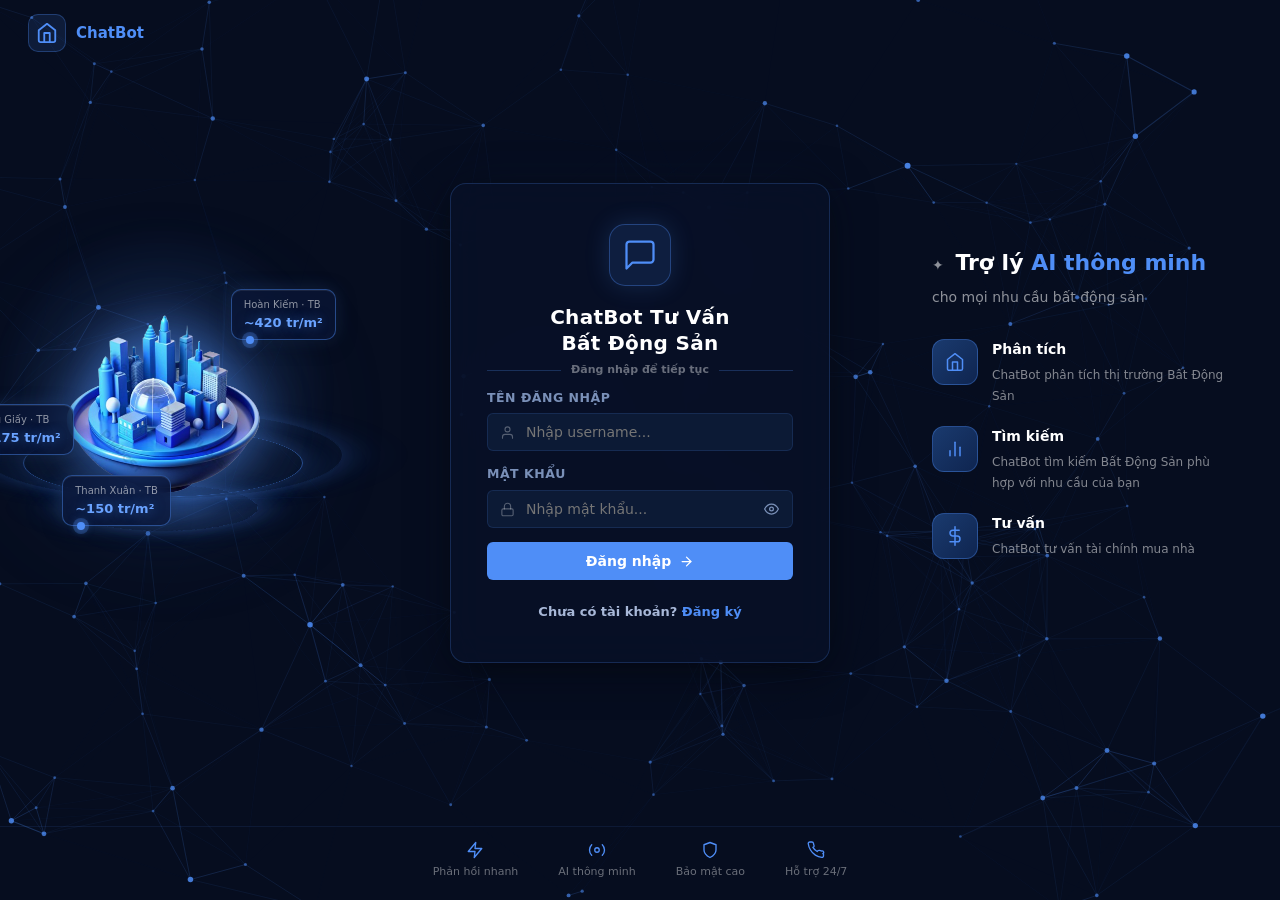
==== frontend/html/index.html @ dcde3862 "Commit" ====
<!DOCTYPE html>
<html lang="vi">
<head>
  <meta charset="UTF-8" />
  <meta name="viewport" content="width=device-width, initial-scale=1.0" />
  <title>Chatbot</title>
  <link rel="stylesheet" href="../css/style.css" />
  <link rel="preconnect" href="https://fonts.googleapis.com" />
  <link href="https://fonts.googleapis.com/css2?family=Inter:wght@300;400;500;600&display=swap" rel="stylesheet" />
  <script src="https://cdn.plot.ly/plotly-2.27.0.min.js"></script>
</head>
<body>
  <div class="app-layout">

    <!-- ===== SIDEBAR ===== -->
    <aside class="sidebar" id="sidebar">
      <div class="sidebar-header">
        <div class="sidebar-brand">
          <span class="sidebar-logo-icon">
            <img src="../assets/images/deal.png" alt="Logo" />
          </span>
          <div class="sidebar-brand-text">
            <span class="sidebar-title">Chatbot</span>
            <span class="sidebar-brand-sub">Tư vấn Bất Động Sản</span>
          </div>
        </div>
      </div>

      <button class="new-chat-btn" id="newChatBtn" title="Cuộc trò chuyện mới">
        <img src="../assets/images/talk.png" alt="" class="new-chat-icon" />
        <span>Chat mới</span>
      </button>

      <button class="search-btn" id="searchBtn" title="Tìm kiếm">
        <img src="../assets/images/magnifying-glass.png" alt="" class="new-chat-icon" />
        <span>Tìm kiếm</span>
      </button>

      <div class="search-box" id="searchBox" hidden>
        <input type="text" id="searchInput" placeholder="Tìm trong lịch sử..." />
      </div>

      <div class="sidebar-history-section">
        <span class="sidebar-history-label"><img src="../assets/images/memory.png" alt="" class="history-icon" />Lịch sử</span>
        <div class="history-list" id="historyList">
          <p class="history-empty">Chưa có cuộc trò chuyện nào.</p>
        </div>
      </div>


      <button class="sidebar-collapse-btn" id="collapseBtn" title="Thu gọn">
        <svg viewBox="0 0 24 24" width="16" height="16"><polyline points="15 18 9 12 15 6"/><polyline points="9 18 3 12 9 6"/></svg>
      </button>
    </aside>

    <!-- Nút mở lại sidebar khi đã collapse -->
    <button class="sidebar-open-btn" id="openBtn" title="Mở sidebar">
      <svg viewBox="0 0 24 24" width="16" height="16"><polyline points="9 18 15 12 9 6"/><polyline points="15 18 21 12 15 6"/></svg>
    </button>

    <!-- ===== MAIN ===== -->
    <div class="main-content">

      <!-- Header -->
      <header class="top-header">
        <div class="header-left">
          <span class="header-date">
            <svg viewBox="0 0 24 24" width="14" height="14"><rect x="3" y="4" width="18" height="18" rx="2" ry="2"/><line x1="16" y1="2" x2="16" y2="6"/><line x1="8" y1="2" x2="8" y2="6"/><line x1="3" y1="10" x2="21" y2="10"/></svg>
            <span id="current-date"></span>
          </span>
        </div>

        <div class="header-right">
          <!-- Model Selector -->
          <div class="model-selector-wrap" id="modelSelectorWrap">
            <button class="model-selector-btn" id="modelSelectorBtn" title="Chọn model">
              <svg viewBox="0 0 24 24" width="15" height="15" class="model-icon"><circle cx="12" cy="12" r="3"/><path d="M19.07 4.93a10 10 0 0 1 0 14.14M4.93 4.93a10 10 0 0 0 0 14.14"/></svg>
              <span id="modelLabel">GPT-4.1 Mini</span>
              <svg viewBox="0 0 24 24" width="13" height="13" class="chevron-icon"><polyline points="6 9 12 15 18 9"/></svg>
            </button>

            <div class="model-dropdown" id="modelDropdown" hidden>
              <div class="model-dropdown-item" data-model="gpt-4.1-mini">
                <div class="model-item-main">
                  <span class="model-item-name">GPT-4.1 Mini</span>
                  <span class="model-check">
                    <svg viewBox="0 0 24 24" width="14" height="14"><polyline points="20 6 9 17 4 12"/></svg>
                  </span>
                </div>
                <span class="model-item-desc">Nhanh, hiệu quả</span>
              </div>
<div class="model-dropdown-item" data-model="o4-mini">
                <div class="model-item-main">
                  <span class="model-item-name">O4 Mini</span>
                  <span class="model-check">
                    <svg viewBox="0 0 24 24" width="14" height="14"><polyline points="20 6 9 17 4 12"/></svg>
                  </span>
                </div>
                <span class="model-item-desc">Phù hợp cho các tác vụ phức tạp</span>
              </div>
              <div class="model-dropdown-item" data-model="deepseek/deepseek-v4-flash">
                <div class="model-item-main">
                  <span class="model-item-name">DeepSeek V4 Flash</span>
                  <span class="model-check">
                    <svg viewBox="0 0 24 24" width="14" height="14"><polyline points="20 6 9 17 4 12"/></svg>
                  </span>
                </div>
                <span class="model-item-desc">Phù hợp với các tác vụ đơn giản</span>
              </div>
              <div class="model-dropdown-item" data-model="qwen/qwen3.5-flash-02-23">
                <div class="model-item-main">
                  <span class="model-item-name">Qwen3.5 Flash</span>
                  <span class="model-check">
                    <svg viewBox="0 0 24 24" width="14" height="14"><polyline points="20 6 9 17 4 12"/></svg>
                  </span>
                </div>
                <span class="model-item-desc">Phản hồi nhanh cho tác vụ nhẹ</span>
              </div>
            </div>
          </div>

          <!-- User info dropdown -->
          <div class="header-user-wrap" id="headerUserWrap">
            <div class="header-user-info" id="headerUserBtn">
              <div class="sidebar-user-avatar" id="sidebarUserAvatar">U</div>
              <div class="sidebar-user-details">
                <span class="sidebar-user-name" id="sidebarUserName">—</span>
                <span class="sidebar-user-role" id="sidebarUserRole">user</span>
              </div>
            </div>
            <div class="header-user-dropdown" id="headerUserDropdown" hidden>
              <button class="header-menu-btn" id="profileBtn">
                <svg viewBox="0 0 24 24" width="14" height="14"><path d="M20 21v-2a4 4 0 0 0-4-4H8a4 4 0 0 0-4 4v2"/><circle cx="12" cy="7" r="4"/></svg>
                Hồ sơ
              </button>
              <a class="header-menu-btn" id="adminPageBtn" href="admin.html" hidden>
                <svg viewBox="0 0 24 24" width="14" height="14"><path d="M12 20h9"/><path d="M16.5 3.5a2.121 2.121 0 0 1 3 3L7 19l-4 1 1-4L16.5 3.5z"/></svg>
                Admin
              </a>
              <button class="header-logout-btn" id="logoutBtn">
                <svg viewBox="0 0 24 24" width="14" height="14"><path d="M9 21H5a2 2 0 0 1-2-2V5a2 2 0 0 1 2-2h4"/><polyline points="16 17 21 12 16 7"/><line x1="21" y1="12" x2="9" y2="12"/></svg>
                Đăng xuất
              </button>
            </div>
          </div>

        </div>
      </header>

      <!-- Chat Area -->
      <div class="chat-wrapper">
        <div class="chat-area welcome-mode" id="chatArea">

          <!-- Welcome State -->
          <div class="welcome-screen" id="welcomeScreen">
            <h1 class="welcome-title">XIN CHÀO</h1>
            <div class="welcome-sphere-wrap">
              <div class="sphere-ring r1"></div>
              <div class="sphere-ring r2"></div>
              <div class="sphere-glow"></div>
              <img class="sphere-robot" src="../assets/images/robot.png" alt="AI" />
            </div>
            <p class="welcome-subtitle">Tôi có thể giúp gì cho bạn?</p>
          </div>

          <!-- Messages container -->
          <div class="messages-container" id="messagesContainer"></div>

          <!-- Input Bar -->
          <div class="input-bar" id="inputBar">
            <div class="input-wrapper">
              <textarea
                id="chatInput"
                class="chat-input"
                placeholder="Câu hỏi của bạn về Bất Động Sản..."
                rows="1"
                maxlength="1000"
              ></textarea>
              <button class="send-btn" id="sendBtn" title="Gửi">
                <svg viewBox="0 0 24 24" width="18" height="18"><line x1="12" y1="19" x2="12" y2="5"/><polyline points="5 12 12 5 19 12"/></svg>
              </button>
            </div>
            <div class="input-counter" id="inputCounter">0/1000</div>

            <div class="suggestion-grid" id="suggestionGrid">
              <button class="suggestion-card" data-q="Với tài chính dưới 5 tỷ, hãy gợi ý cho tôi các bất động sản ở Gia Lâm">
                <span class="suggestion-icon">
                  <svg viewBox="0 0 24 24" width="18" height="18"><line x1="18" y1="20" x2="18" y2="10"/><line x1="12" y1="20" x2="12" y2="4"/><line x1="6" y1="20" x2="6" y2="14"/></svg>
                </span>
                <span class="suggestion-text">Với tài chính dưới 5 tỷ, hãy gợi ý cho tôi các bất động sản ở Gia Lâm</span>
                <svg class="suggestion-arrow" viewBox="0 0 24 24" width="13" height="13"><line x1="5" y1="12" x2="19" y2="12"/><polyline points="12 5 19 12 12 19"/></svg>
              </button>
              <button class="suggestion-card" data-q="Biểu đồ giá nhà trung bình theo từng quận">
                <span class="suggestion-icon">
                  <svg viewBox="0 0 24 24" width="18" height="18"><path d="M3 9l9-7 9 7v11a2 2 0 0 1-2 2H5a2 2 0 0 1-2-2z"/><polyline points="9 22 9 12 15 12 15 22"/></svg>
                </span>
                <span class="suggestion-text">Biểu đồ giá nhà trung bình theo từng quận</span>
                <svg class="suggestion-arrow" viewBox="0 0 24 24" width="13" height="13"><line x1="5" y1="12" x2="19" y2="12"/><polyline points="12 5 19 12 12 19"/></svg>
              </button>
              <button class="suggestion-card" data-q="Tôi có 1.5 tỷ vốn tự có, thu nhập 35 triệu/tháng, muốn mua căn 4 tỷ. Vay lãi suất 9%/năm trong 20 năm, đánh giá rủi ro tài chính giúp tôi">
                <span class="suggestion-icon">
                  <svg viewBox="0 0 24 24" width="18" height="18"><path d="M12 22s8-4 8-10V5l-8-3-8 3v7c0 6 8 10 8 10z"/></svg>
                </span>
                <span class="suggestion-text">Tôi có 1.5 tỷ vốn, thu nhập 35 triệu/tháng, muốn mua căn 4 tỷ, vay 9%/năm trong 20 năm, đánh giá rủi ro tài chính giúp tôi</span>
                <svg class="suggestion-arrow" viewBox="0 0 24 24" width="13" height="13"><line x1="5" y1="12" x2="19" y2="12"/><polyline points="12 5 19 12 12 19"/></svg>
              </button>
              <button class="suggestion-card" data-q="Tìm kiếm Bất Động Sản ở Thanh Xuân, có 3 phòng ngủ, thiết kế hiện đại, thoáng đãng">
                <span class="suggestion-icon">
                  <svg viewBox="0 0 24 24" width="18" height="18"><path d="M3 9l9-7 9 7v11a2 2 0 0 1-2 2H5a2 2 0 0 1-2-2z"/><line x1="9" y1="22" x2="9" y2="12"/><line x1="15" y1="22" x2="15" y2="16"/></svg>
                </span>
                <span class="suggestion-text">Tìm kiếm Bất Động Sản ở Ba Đình, có 3 phòng ngủ, thiết kế hiện đại, thoáng đãng</span>
                <svg class="suggestion-arrow" viewBox="0 0 24 24" width="13" height="13"><line x1="5" y1="12" x2="19" y2="12"/><polyline points="12 5 19 12 12 19"/></svg>
              </button>
            </div>
          </div>

        </div>
      </div>
    </div>
  </div>

  <!-- Profile Modal -->
  <div class="modal-overlay" id="profileModal" hidden>
    <div class="profile-modal">
      <div class="profile-modal-header">
        <div class="profile-modal-title">
          <svg viewBox="0 0 24 24" width="18" height="18"><path d="M20 21v-2a4 4 0 0 0-4-4H8a4 4 0 0 0-4 4v2"/><circle cx="12" cy="7" r="4"/></svg>
          Thông tin tài khoản
        </div>
        <button class="profile-modal-close" id="profileModalClose">
          <svg viewBox="0 0 24 24" width="16" height="16"><line x1="18" y1="6" x2="6" y2="18"/><line x1="6" y1="6" x2="18" y2="18"/></svg>
        </button>
      </div>
      <div class="profile-modal-body">
        <div class="profile-field">
          <span class="profile-label">Tên đăng nhập</span>
          <span class="profile-value" id="profileUsername">—</span>
        </div>
        <div class="profile-field">
          <span class="profile-label">Gmail</span>
          <span class="profile-value" id="profileEmail">—</span>
        </div>
        <div class="profile-field">
          <span class="profile-label">Số điện thoại</span>
          <span class="profile-value" id="profilePhone">—</span>
        </div>
        <div class="profile-field">
          <span class="profile-label">Ngày tạo</span>
          <span class="profile-value" id="profileCreatedAt">—</span>
        </div>
      </div>
    </div>
  </div>

  <script src="../js/main.js"></script>
</body>
</html>
---- frontend/css/style.css ----
/* ===== RESET & BASE ===== */
*, *::before, *::after {
  box-sizing: border-box;
  margin: 0;
  padding: 0;
}

:root {
  --bg-primary:    #030c1e;
  --bg-secondary:  #060f24;
  --bg-hover:      #0c1a35;
  --bg-card:       #081228;
  --border:        rgba(79,142,247,0.15);
  --text-primary:  #ffffff;
  --text-secondary:#a8b8d8;
  --text-muted:    #7a90b8;
  --accent:        #4f8ef7;
  --accent-hover:  #6aa0ff;
  --accent-glow:   rgba(79, 142, 247, 0.15);
  --sidebar-width: 280px;
  --header-height: 54px;
  --radius:        10px;
  --radius-sm:     6px;
  --transition:    0.18s ease;
}

html, body {
  height: 100%;
  font-family: system-ui, -apple-system, BlinkMacSystemFont, 'Segoe UI', Roboto, sans-serif;
  font-size: 14px;
  font-weight: 700;
  background: var(--bg-primary);
  color: var(--text-primary);
  line-height: 1.5;
  -webkit-font-smoothing: antialiased;
}

/* ===== LAYOUT ===== */
.app-layout {
  display: flex;
  height: 100vh;
  overflow: hidden;
}

/* ===== SIDEBAR ===== */
.sidebar {
  width: var(--sidebar-width);
  min-width: var(--sidebar-width);
  background: #040e22;
  border-right: 1px solid var(--border);
  display: flex;
  flex-direction: column;
  overflow: hidden;
  transition: width 0.22s ease, min-width 0.22s ease;
}

.sidebar.collapsed {
  width: 0;
  min-width: 0;
  border-right: none;
}

.sidebar-collapse-btn {
  display: flex;
  align-items: center;
  justify-content: center;
  margin: 0 8px 14px;
  padding: 7px;
  border: 1px solid var(--border);
  border-radius: var(--radius-sm);
  background: transparent;
  color: var(--text-secondary);
  cursor: pointer;
  flex-shrink: 0;
  transition: background var(--transition), color var(--transition);
}

.sidebar-collapse-btn:hover {
  background: var(--bg-hover);
  color: var(--text-primary);
}

.sidebar-collapse-btn svg {
  stroke: currentColor;
  fill: none;
  stroke-width: 2;
  stroke-linecap: round;
  stroke-linejoin: round;
  transition: transform 0.22s ease;
}

.sidebar-open-btn {
  position: fixed;
  left: 8px;
  bottom: 14px;
  z-index: 100;
  display: none;
  align-items: center;
  justify-content: center;
  width: 32px;
  height: 32px;
  border: 1px solid var(--border);
  border-radius: var(--radius-sm);
  background: var(--bg-secondary);
  color: var(--text-secondary);
  cursor: pointer;
  transition: background var(--transition), color var(--transition);
}

.sidebar-open-btn:hover {
  background: var(--bg-hover);
  color: var(--text-primary);
}

.sidebar-open-btn svg {
  stroke: currentColor;
  fill: none;
  stroke-width: 2;
  stroke-linecap: round;
  stroke-linejoin: round;
}

/* Sidebar header */
.sidebar-header {
  display: flex;
  align-items: center;
  justify-content: space-between;
  padding: 14px 14px 10px;
  border-bottom: 1px solid var(--border);
  flex-shrink: 0;
}

.sidebar-brand {
  display: flex;
  align-items: center;
  gap: 10px;
}

.sidebar-logo-icon {
  flex-shrink: 0;
  display: flex;
  align-items: center;
}

.sidebar-logo-icon img {
  width: 28px;
  height: 28px;
  object-fit: contain;
}

.sidebar-brand-text {
  display: flex;
  flex-direction: column;
}

.sidebar-title {
  font-size: 16px;
  font-weight: 800;
  color: #ffffff;
  text-transform: uppercase;
  letter-spacing: 0.6px;
  line-height: 1.2;
}

.sidebar-brand-sub {
  font-size: 9.5px;
  color: #7a90b8;
  font-weight: 400;
  letter-spacing: 0.2px;
}

.new-chat-btn {
  display: flex;
  align-items: center;
  justify-content: flex-start;
  gap: 8px;
  width: calc(100% - 28px);
  margin: 8px 14px 0;
  padding: 9px 12px;
  border-radius: var(--radius-sm);
  border: 1px solid rgba(79,142,247,0.5);
  background: linear-gradient(135deg, rgba(79,142,247,0.25) 0%, rgba(40,90,200,0.25) 100%);
  color: #fff;
  font-size: 13.5px;
  font-weight: 600;
  cursor: pointer;
  box-shadow: 0 0 14px rgba(79,142,247,0.15);
  transition: background var(--transition), border-color var(--transition), box-shadow var(--transition);
}

.new-chat-btn:hover {
  background: linear-gradient(135deg, rgba(79,142,247,0.4) 0%, rgba(40,90,200,0.4) 100%) !important;
  border-color: rgba(79,142,247,0.8);
  box-shadow: 0 0 20px rgba(79,142,247,0.3);
}

.new-chat-btn:hover,
.search-btn:hover {
  background: var(--bg-hover);
}

.search-btn {
  display: flex;
  align-items: center;
  justify-content: flex-start;
  gap: 8px;
  width: calc(100% - 28px);
  margin: 6px 14px 0;
  padding: 8px 12px;
  border-radius: var(--radius-sm);
  border: 1px solid var(--border);
  background: transparent;
  color: #fff;
  font-size: 14px;
  font-weight: 600;
  cursor: pointer;
  transition: background var(--transition), color var(--transition);
}

.search-btn .new-chat-icon {
  filter: brightness(0) invert(1);
}

.search-box {
  margin: 6px 14px 0;
}

.search-box input {
  width: 100%;
  padding: 8px 12px;
  border-radius: var(--radius-sm);
  border: 1px solid var(--border);
  background: var(--bg-hover);
  color: #fff;
  font-size: 13px;
  outline: none;
}

.search-box input::placeholder {
  color: var(--text-secondary);
}

.new-chat-icon {
  width: 18px;
  height: 18px;
  object-fit: contain;
  flex-shrink: 0;
}

/* History section */
.sidebar-history-section {
  display: flex;
  flex-direction: column;
  flex: 1;
  overflow: hidden;
  padding-top: 28px;
}

.sidebar-history-label {
  font-size: 17px;
  font-weight: 600;
  color: rgb(255 255 255);
  text-transform: uppercase;
  letter-spacing: 0.7px;
  padding: 0 14px 6px;
  flex-shrink: 0;
  display: inline-flex;
  align-items: center;
  gap: 6px;
}

.history-icon {
  width: 18px;
  height: 18px;
  object-fit: contain;
}

/* History list */
.history-list {
  flex: 1;
  overflow-y: auto;
  overflow-x: hidden;
  padding: 8px 8px;
  display: flex;
  flex-direction: column;
  gap: 2px;
}

.history-list::-webkit-scrollbar { width: 4px; }
.history-list::-webkit-scrollbar-thumb { background: var(--border); border-radius: 4px; }

.history-item-wrap {
  position: relative;
  display: flex;
  align-items: center;
}

.history-item-wrap .history-item {
  flex: 1;
}

.session-menu-wrap {
  position: relative;
  flex-shrink: 0;
}

.session-menu-btn {
  display: flex;
  align-items: center;
  justify-content: center;
  width: 24px;
  height: 24px;
  border: none;
  border-radius: 4px;
  background: transparent;
  color: var(--text-muted);
  cursor: pointer;
  font-size: 12px;
  letter-spacing: 1px;
  margin-right: 4px;
  transition: background var(--transition), color var(--transition);
}

.session-menu-btn:hover {
  background: var(--bg-hover);
  color: var(--text-primary);
}

.session-dropdown {
  position: fixed;
  background: var(--bg-card);
  border: 1px solid var(--border);
  border-radius: 8px;
  min-width: 130px;
  z-index: 100;
  box-shadow: 0 4px 16px rgba(0,0,0,0.4);
  overflow: hidden;
}

.session-dropdown-item {
  display: flex;
  align-items: center;
  gap: 8px;
  width: 100%;
  padding: 8px 12px;
  background: none;
  border: none;
  color: var(--text-primary);
  font-size: 13px;
  cursor: pointer;
  text-align: left;
  transition: background 0.15s;
}

.session-dropdown-item:hover {
  background: var(--bg-hover);
}

.session-dropdown-delete:hover {
  color: #ff5555;
}

.session-rename-input {
  flex: 1;
  background: var(--bg-hover);
  border: 1px solid var(--accent);
  border-radius: 4px;
  color: var(--text-primary);
  font-size: 12px;
  padding: 2px 6px;
  outline: none;
  width: 100%;
}

.history-group-label {
  font-size: 11px;
  font-weight: 600;
  color: #ffffff;
  text-transform: uppercase;
  letter-spacing: 0.6px;
  padding: 10px 10px 4px;
}

.history-empty {
  font-size: 12.5px;
  color: var(--text-muted);
  text-align: center;
  padding: 20px 8px;
}

.history-item {
  display: flex;
  align-items: center;
  gap: 8px;
  width: 100%;
  padding: 8px 10px;
  border-radius: var(--radius-sm);
  border: none;
  background: transparent;
  color: var(--text-secondary);
  font-size: 13px;
  font-family: inherit;
  text-align: left;
  cursor: pointer;
  transition: background var(--transition), color var(--transition);
  overflow: hidden;
}

.history-item-content {
  display: flex;
  flex-direction: column;
  overflow: hidden;
  flex: 1;
  gap: 2px;
}

.history-item-title {
  overflow: hidden;
  text-overflow: ellipsis;
  white-space: nowrap;
  font-size: 13px;
  color: #ffffff;
}

.history-item-time {
  font-size: 11px;
  color: #ffffff;
  white-space: nowrap;
}

.history-item.active .history-item-time {
  color: #ffffff;
}

.history-item svg {
  flex-shrink: 0;
  stroke: currentColor;
  fill: none;
  stroke-width: 1.75;
  stroke-linecap: round;
  stroke-linejoin: round;
}

.history-item:hover {
  background: var(--bg-hover);
  color: var(--text-primary);
}

.history-item.active {
  background: rgba(79,142,247,0.2);
  border: 1px solid rgba(79,142,247,0.35);
  color: #ffffff;
  font-weight: 800;
}

/* ===== MAIN CONTENT ===== */
.main-content {
  flex: 1;
  display: flex;
  flex-direction: column;
  overflow: hidden;
  background: var(--bg-primary);
}

/* ===== HEADER ===== */
.top-header {
  height: var(--header-height);
  min-height: var(--header-height);
  display: flex;
  align-items: center;
  justify-content: space-between;
  padding: 0 20px;
  border-bottom: 1px solid var(--border);
  background: #040e22;
  border-bottom: 1px solid rgba(79,142,247,0.15);
}

.header-left {
  flex-shrink: 0;
}

.header-right {
  display: flex;
  align-items: center;
  gap: 12px;
  flex-shrink: 0;
  margin-left: auto;
}

.header-user-wrap {
  position: relative;
}

.header-user-info {
  display: flex;
  align-items: center;
  gap: 8px;
  cursor: pointer;
  padding: 4px 8px;
  border-radius: var(--radius-sm);
  transition: background var(--transition);
}

.header-user-info:hover { background: var(--bg-hover); }

.header-user-dropdown {
  position: absolute;
  top: calc(100% + 8px);
  right: 0;
  background: var(--bg-secondary);
  border: 1px solid var(--border);
  border-radius: var(--radius-sm);
  padding: 4px;
  min-width: 140px;
  z-index: 200;
  box-shadow: 0 4px 16px rgba(0,0,0,0.4);
}

.header-logout-btn {
  display: flex;
  align-items: center;
  gap: 8px;
  width: 100%;
  padding: 8px 12px;
  border: none;
  background: transparent;
  color: #ff5555;
  font-size: 13px;
  font-family: inherit;
  cursor: pointer;
  border-radius: var(--radius-sm);
  transition: background var(--transition);
}

.header-logout-btn:hover { background: rgba(255,85,85,0.1); }
.header-logout-btn svg { stroke: #ff5555; fill: none; stroke-width: 2; stroke-linecap: round; stroke-linejoin: round; }

.header-menu-btn {
  display: flex;
  align-items: center;
  gap: 8px;
  width: 100%;
  padding: 8px 12px;
  border: none;
  background: transparent;
  color: var(--text-primary);
  font-size: 13px;
  font-family: inherit;
  cursor: pointer;
  border-radius: var(--radius-sm);
  transition: background var(--transition);
}
.header-menu-btn:hover { background: var(--bg-hover); }
.header-menu-btn svg { stroke: currentColor; fill: none; stroke-width: 2; stroke-linecap: round; stroke-linejoin: round; }
.header-menu-btn[hidden] { display: none; }

/* ===== PROFILE MODAL ===== */
.modal-overlay {
  position: fixed;
  inset: 0;
  background: rgba(0,0,0,0.5);
  z-index: 500;
  display: flex;
  align-items: center;
  justify-content: center;
}

.modal-overlay[hidden] { display: none; }

.profile-modal {
  background: var(--bg-secondary);
  border: 1px solid var(--border);
  border-radius: var(--radius);
  width: 380px;
  max-width: 90vw;
  box-shadow: 0 8px 32px rgba(0,0,0,0.5);
}

.profile-modal-header {
  display: flex;
  align-items: center;
  justify-content: space-between;
  padding: 16px 20px;
  border-bottom: 1px solid var(--border);
}

.profile-modal-title {
  display: flex;
  align-items: center;
  gap: 8px;
  font-size: 15px;
  font-weight: 700;
  color: var(--text-primary);
}
.profile-modal-title svg { stroke: var(--accent); fill: none; stroke-width: 2; stroke-linecap: round; stroke-linejoin: round; }

.profile-modal-close {
  background: transparent;
  border: none;
  cursor: pointer;
  color: var(--text-secondary);
  padding: 4px;
  border-radius: var(--radius-sm);
  display: flex;
  transition: background var(--transition);
}
.profile-modal-close:hover { background: var(--bg-hover); }
.profile-modal-close svg { stroke: currentColor; fill: none; stroke-width: 2; stroke-linecap: round; stroke-linejoin: round; }

.profile-modal-body {
  padding: 20px;
  display: flex;
  flex-direction: column;
  gap: 16px;
}

.profile-field {
  display: flex;
  flex-direction: column;
  gap: 4px;
}

.profile-label {
  font-size: 11px;
  font-weight: 600;
  text-transform: uppercase;
  letter-spacing: 0.5px;
  color: var(--text-secondary);
}

.profile-value {
  font-size: 14px;
  color: var(--text-primary);
}

.header-date {
  display: flex;
  align-items: center;
  gap: 6px;
  color: rgb(255 255 255);
  font-size: 12.5px;
  font-weight: 800;
}

.header-date svg {
  stroke: rgb(255 255 255);
  fill: none;
  stroke-width: 2.5;
  stroke-linecap: round;
  stroke-linejoin: round;
  flex-shrink: 0;
}

.header-center {
  flex: 1;
  display: flex;
  justify-content: center;
}

.header-right {
  flex-shrink: 0;
}

/* ===== DIGITAL CLOCK ===== */
.digital-clock {
  display: flex;
  align-items: center;
  gap: 6px;
}

.clock-icon {
  width: 22px;
  height: 22px;
  object-fit: contain;
  flex-shrink: 0;
}

.clock-time {
  font-size: 16px;
  font-weight: 800;
  color: #fff;
  letter-spacing: 2px;
  font-variant-numeric: tabular-nums;
  font-family: system-ui, -apple-system, BlinkMacSystemFont, 'Segoe UI', Roboto, sans-serif;
  text-shadow: 0 0 12px rgba(79, 142, 247, 0.4);
}

.clock-ampm {
  font-size: 10px;
  font-weight: 500;
  color: var(--accent);
  letter-spacing: 1px;
  text-transform: uppercase;
}

.clock-date-extra {
  font-size: 12px;
  color: var(--text-secondary);
  text-align: right;
  white-space: nowrap;
}

.search-bar {
  display: flex;
  align-items: center;
  gap: 8px;
  background: var(--bg-card);
  border: 1px solid var(--border);
  border-radius: 20px;
  padding: 7px 14px;
  max-width: 420px;
  transition: border-color var(--transition), box-shadow var(--transition);
}

.search-bar:focus-within {
  border-color: var(--accent);
  box-shadow: 0 0 0 3px var(--accent-glow);
}

.search-bar svg {
  stroke: var(--text-muted);
  fill: none;
  stroke-width: 2;
  stroke-linecap: round;
  flex-shrink: 0;
}

.search-bar input {
  background: none;
  border: none;
  outline: none;
  color: var(--text-primary);
  font-size: 13px;
  width: 100%;
  font-family: inherit;
}

.search-bar input::placeholder {
  color: var(--text-muted);
}

.header-right {
  display: flex;
  align-items: center;
  gap: 8px;
  flex-shrink: 0;
}

.header-btn {
  display: flex;
  align-items: center;
  justify-content: center;
  width: 32px;
  height: 32px;
  border-radius: var(--radius-sm);
  border: none;
  background: transparent;
  color: var(--text-secondary);
  cursor: pointer;
  transition: background var(--transition), color var(--transition);
}

.header-btn:hover {
  background: var(--bg-hover);
  color: var(--text-primary);
}

.header-btn svg {
  stroke: currentColor;
  fill: none;
  stroke-width: 1.75;
  stroke-linecap: round;
  stroke-linejoin: round;
}

.user-avatar {
  width: 30px;
  height: 30px;
  border-radius: 50%;
  background: var(--accent);
  color: #fff;
  font-size: 11px;
  font-weight: 600;
  display: flex;
  align-items: center;
  justify-content: center;
  letter-spacing: 0.3px;
  flex-shrink: 0;
}

.user-name {
  font-size: 13px;
  color: var(--text-primary);
  font-weight: 500;
}

/* ===== SIDEBAR USER SECTION ===== */
.sidebar-user-section {
  flex-shrink: 0;
  padding: 10px 12px 4px;
  border-top: 1px solid var(--border);
  display: flex;
  flex-direction: column;
  gap: 6px;
}

.sidebar-user-info {
  display: flex;
  align-items: center;
  gap: 9px;
}

.sidebar-user-avatar {
  width: 30px;
  height: 30px;
  border-radius: 50%;
  background: var(--accent);
  color: #fff;
  font-size: 13px;
  font-weight: 700;
  display: flex;
  align-items: center;
  justify-content: center;
  flex-shrink: 0;
}

.sidebar-user-details {
  display: flex;
  flex-direction: column;
  overflow: hidden;
}

.sidebar-user-name {
  font-size: 13px;
  font-weight: 600;
  color: #fff;
  white-space: nowrap;
  overflow: hidden;
  text-overflow: ellipsis;
}

.sidebar-user-role {
  font-size: 10.5px;
  color: #7a90b8;
  text-transform: uppercase;
  letter-spacing: 0.5px;
}

.sidebar-user-actions {
  display: flex;
  gap: 6px;
}

.sidebar-admin-link {
  display: flex;
  align-items: center;
  gap: 5px;
  padding: 5px 10px;
  border-radius: var(--radius-sm);
  border: 1px solid var(--accent);
  background: transparent;
  color: var(--accent);
  font-size: 12px;
  font-weight: 600;
  text-decoration: none;
  cursor: pointer;
  transition: background var(--transition);
}

.sidebar-admin-link svg {
  stroke: currentColor;
  fill: none;
  stroke-width: 2;
  stroke-linecap: round;
  stroke-linejoin: round;
  flex-shrink: 0;
}

.sidebar-admin-link:hover { background: var(--accent-glow); }

.sidebar-logout-btn {
  flex: 1;
  display: flex;
  align-items: center;
  justify-content: center;
  gap: 5px;
  padding: 5px 10px;
  border-radius: var(--radius-sm);
  border: 1px solid var(--border);
  background: transparent;
  color: #7a90b8;
  font-size: 12px;
  font-weight: 600;
  font-family: inherit;
  cursor: pointer;
  transition: background var(--transition), color var(--transition);
}

.sidebar-logout-btn svg {
  stroke: currentColor;
  fill: none;
  stroke-width: 2;
  stroke-linecap: round;
  stroke-linejoin: round;
  flex-shrink: 0;
}

.sidebar-logout-btn:hover { background: rgba(255,80,80,0.1); color: #ff5555; border-color: #ff5555; }

/* ===== LOGIN PAGE ===== */
.login-body {
  display: flex;
  align-items: center;
  justify-content: center;
  min-height: 100vh;
  background: var(--bg-primary);
  overflow: hidden;
}

.login-bg-canvas {
  position: fixed;
  inset: 0;
  z-index: 0;
  pointer-events: none;
}

.login-card {
  position: relative;
  z-index: 1;
  width: 100%;
  max-width: 380px;
  background: var(--bg-secondary);
  border: 1px solid var(--border);
  border-radius: 16px;
  padding: 40px 36px;
  display: flex;
  flex-direction: column;
  align-items: center;
  gap: 6px;
  box-shadow: 0 16px 48px rgba(0,0,0,0.5);
}

.login-logo {
  margin-bottom: 4px;
}

.login-title {
  font-size: 20px;
  font-weight: 800;
  color: #fff;
  letter-spacing: 0.3px;
  text-align: center;
  line-height: 1.3;
}

.login-subtitle {
  font-size: 13px;
  color: #7a90b8;
  margin-bottom: 12px;
}

.login-form {
  width: 100%;
  display: flex;
  flex-direction: column;
  gap: 14px;
}

.login-field {
  display: flex;
  flex-direction: column;
  gap: 6px;
}

.login-field label {
  font-size: 12.5px;
  font-weight: 600;
  color: #7a90b8;
  text-transform: uppercase;
  letter-spacing: 0.5px;
}

.login-field input,
.login-pw-wrap input {
  width: 100%;
  padding: 10px 14px;
  border-radius: var(--radius-sm);
  border: 1px solid var(--border);
  background: var(--bg-hover);
  color: #fff;
  font-size: 14px;
  font-family: inherit;
  outline: none;
  transition: border-color var(--transition), box-shadow var(--transition);
}

.login-field input:focus,
.login-pw-wrap input:focus {
  border-color: var(--accent);
  box-shadow: 0 0 0 3px var(--accent-glow);
}

.login-pw-wrap {
  position: relative;
}

.pw-toggle {
  position: absolute;
  right: 10px;
  top: 50%;
  transform: translateY(-50%);
  background: none;
  border: none;
  cursor: pointer;
  color: #7a90b8;
  display: flex;
  align-items: center;
  padding: 4px;
}

.pw-toggle svg {
  stroke: currentColor;
  fill: none;
  stroke-width: 2;
  stroke-linecap: round;
  stroke-linejoin: round;
}

.login-error {
  font-size: 12.5px;
  color: #ff5555;
  background: rgba(255,85,85,0.1);
  border: 1px solid rgba(255,85,85,0.3);
  border-radius: var(--radius-sm);
  padding: 8px 12px;
}

.login-btn {
  padding: 11px;
  border-radius: var(--radius-sm);
  border: none;
  background: var(--accent);
  color: #fff;
  font-size: 14px;
  font-weight: 700;
  font-family: inherit;
  cursor: pointer;
  transition: background var(--transition), opacity var(--transition);
}

.login-btn:hover { background: var(--accent-hover); }
.login-btn:disabled { opacity: 0.6; cursor: not-allowed; }

.register-toast {
  position: fixed;
  top: 32px;
  left: 50%;
  transform: translateX(-50%) translateY(-20px);
  background: rgba(30,200,120,0.15);
  border: 1px solid rgba(30,200,120,0.5);
  color: #2ecc71;
  padding: 14px 28px;
  border-radius: 12px;
  font-size: 15px;
  font-weight: 600;
  display: flex;
  align-items: center;
  gap: 10px;
  backdrop-filter: blur(12px);
  box-shadow: 0 4px 24px rgba(30,200,120,0.2);
  opacity: 0;
  transition: opacity 0.3s, transform 0.3s;
  z-index: 9999;
}
.register-toast.show {
  opacity: 1;
  transform: translateX(-50%) translateY(0);
}

.auth-switch {
  margin-top: 16px;
  text-align: center;
  font-size: 13px;
  color: var(--text-secondary);
}

.auth-switch a {
  color: var(--accent);
  text-decoration: none;
  font-weight: 600;
}

.auth-switch a:hover { text-decoration: underline; }

/* ===== ADMIN PANEL ===== */
.admin-layout {
  display: flex;
  height: 100vh;
  background: var(--bg-primary);
}

.admin-sidebar {
  width: 210px;
  min-width: 210px;
  background: #040e22;
  border-right: 1px solid var(--border);
  display: flex;
  flex-direction: column;
  padding: 20px 12px 16px;
  gap: 6px;
}

.admin-brand {
  display: flex;
  align-items: center;
  gap: 8px;
  padding: 0 4px 16px;
  border-bottom: 1px solid var(--border);
  font-size: 15px;
  font-weight: 800;
  color: #fff;
}

.admin-nav {
  display: flex;
  flex-direction: column;
  gap: 3px;
  flex: 1;
}

.admin-nav-item {
  display: flex;
  align-items: center;
  gap: 8px;
  padding: 9px 12px;
  border-radius: var(--radius-sm);
  border: none;
  background: transparent;
  color: #7a90b8;
  font-size: 13px;
  font-weight: 600;
  font-family: inherit;
  cursor: pointer;
  text-align: left;
  transition: background var(--transition), color var(--transition);
}

.admin-nav-item svg {
  stroke: currentColor;
  fill: none;
  stroke-width: 2;
  stroke-linecap: round;
  stroke-linejoin: round;
  flex-shrink: 0;
}

.admin-nav-item:hover { background: var(--bg-hover); color: #fff; }
.admin-nav-item.active { background: rgba(79,142,247,0.12); color: var(--accent); }

.admin-user-wrap {
  position: relative;
}

.admin-user-btn {
  display: flex;
  align-items: center;
  gap: 8px;
  width: 100%;
  background: transparent;
  border: none;
  cursor: pointer;
  padding: 6px 8px;
  border-radius: var(--radius-sm);
  transition: background var(--transition);
}
.admin-user-btn:hover { background: var(--bg-hover); }

.admin-sidebar-footer {
  display: flex;
  flex-direction: column;
  gap: 6px;
  padding-top: 12px;
  border-top: 1px solid var(--border);
}

#adminUsername {
  font-size: 12px;
  font-weight: 600;
  color: #7a90b8;
  padding: 0 4px;
}

.admin-back-btn {
  display: flex;
  align-items: center;
  gap: 5px;
  padding: 7px 12px;
  border-radius: var(--radius-sm);
  border: 1px solid var(--border);
  color: #7a90b8;
  font-size: 12.5px;
  font-weight: 600;
  text-decoration: none;
  transition: background var(--transition), color var(--transition);
}

.admin-back-btn svg { stroke: currentColor; fill: none; stroke-width: 2.5; stroke-linecap: round; stroke-linejoin: round; }
.admin-back-btn:hover { background: var(--bg-hover); color: #fff; }

.admin-logout-btn {
  padding: 7px 12px;
  border-radius: var(--radius-sm);
  border: 1px solid var(--border);
  background: transparent;
  color: #7a90b8;
  font-size: 12.5px;
  font-weight: 600;
  font-family: inherit;
  cursor: pointer;
  transition: background var(--transition), color var(--transition);
}

.admin-logout-btn:hover { background: rgba(255,80,80,0.1); color: #ff5555; border-color: #ff5555; }

.admin-main {
  flex: 1;
  overflow-y: auto;
  padding: 32px 36px;
}

.admin-section-title {
  font-size: 18px;
  font-weight: 800;
  color: #fff;
  margin-bottom: 20px;
}

.admin-tab-header {
  display: flex;
  align-items: center;
  justify-content: space-between;
  margin-bottom: 20px;
}

.admin-tab-header .admin-section-title { margin-bottom: 0; }

.admin-filter-input {
  background: var(--bg-secondary);
  border: 1px solid var(--border);
  border-radius: var(--radius-sm);
  color: var(--text-primary);
  font-size: 13px;
  font-family: inherit;
  padding: 7px 12px;
  width: 220px;
  outline: none;
  transition: border-color var(--transition);
}
.admin-filter-input:focus { border-color: var(--accent); }

.stats-grid {
  display: grid;
  grid-template-columns: repeat(3, 1fr);
  gap: 16px;
}

.stat-card {
  background: var(--bg-secondary);
  border: 1px solid var(--border);
  border-radius: var(--radius);
  padding: 24px 20px;
  text-align: center;
}

.stat-value {
  font-size: 36px;
  font-weight: 800;
  color: var(--accent);
}

.stat-label {
  font-size: 12.5px;
  color: #7a90b8;
  margin-top: 4px;
  text-transform: uppercase;
  letter-spacing: 0.5px;
}

.admin-action-btn {
  padding: 8px 16px;
  border-radius: var(--radius-sm);
  border: none;
  background: var(--accent);
  color: #fff;
  font-size: 13px;
  font-weight: 600;
  font-family: inherit;
  cursor: pointer;
  transition: background var(--transition);
}

.admin-action-btn:hover { background: var(--accent-hover); }

.admin-cancel-btn {
  padding: 8px 16px;
  border-radius: var(--radius-sm);
  border: 1px solid var(--border);
  background: transparent;
  color: #7a90b8;
  font-size: 13px;
  font-weight: 600;
  font-family: inherit;
  cursor: pointer;
}

.create-user-form {
  display: flex;
  align-items: center;
  gap: 10px;
  margin-bottom: 16px;
  flex-wrap: wrap;
}

.create-user-form input,
.create-user-form select {
  padding: 8px 12px;
  border-radius: var(--radius-sm);
  border: 1px solid var(--border);
  background: var(--bg-hover);
  color: #fff;
  font-size: 13px;
  font-family: inherit;
  outline: none;
}

.create-user-form select option { background: var(--bg-secondary); }

.admin-error {
  font-size: 12.5px;
  color: #ff5555;
  margin-bottom: 10px;
}

.admin-table-wrap {
  overflow-x: auto;
}

.admin-table {
  width: 100%;
  border-collapse: collapse;
  font-size: 13px;
}

.admin-table th {
  text-align: left;
  padding: 10px 14px;
  font-size: 11.5px;
  font-weight: 600;
  color: #7a90b8;
  text-transform: uppercase;
  letter-spacing: 0.5px;
  border-bottom: 1px solid var(--border);
}

.admin-table td {
  padding: 11px 14px;
  color: #e6edf3;
  border-bottom: 1px solid rgba(33,38,45,0.6);
  font-weight: 400;
}

.admin-table tr:hover td { background: var(--bg-hover); }

.password-hash {
  font-family: monospace;
  font-size: 11px;
  color: #7a90b8;
  word-break: break-all;
  max-width: 260px;
  display: block;
}

.table-empty {
  text-align: center;
  color: #7a90b8;
  padding: 24px !important;
}

.role-badge {
  padding: 2px 8px;
  border-radius: 20px;
  font-size: 11px;
  font-weight: 700;
  text-transform: uppercase;
  letter-spacing: 0.4px;
}

.role-admin { background: rgba(79,142,247,0.15); color: var(--accent); }
.role-user  { background: rgba(255,255,255,0.07); color: #7a90b8; }

.badge-you {
  font-size: 10px;
  padding: 1px 6px;
  border-radius: 10px;
  background: rgba(79,142,247,0.12);
  color: var(--accent);
}

.user-name-cell { font-weight: 600; }
.session-title-cell { max-width: 340px; white-space: nowrap; overflow: hidden; text-overflow: ellipsis; }

.delete-btn {
  padding: 4px 10px;
  border-radius: var(--radius-sm);
  border: 1px solid rgba(255,80,80,0.3);
  background: transparent;
  color: #ff5555;
  font-size: 12px;
  font-weight: 600;
  font-family: inherit;
  cursor: pointer;
  transition: background var(--transition);
}

.delete-btn:hover { background: rgba(255,80,80,0.1); }

/* ===== MODEL SELECTOR ===== */
.model-selector-wrap {
  position: relative;
  margin-left: auto;
}

.model-selector-btn {
  display: flex;
  align-items: center;
  gap: 7px;
  padding: 6px 12px;
  border-radius: var(--radius-sm);
  border: 1px solid var(--border);
  background: var(--bg-card);
  color: #fff;
  font-size: 13px;
  font-weight: 600;
  font-family: inherit;
  cursor: pointer;
  transition: background var(--transition), border-color var(--transition);
  white-space: nowrap;
}

.model-selector-btn:hover {
  background: var(--bg-hover);
  border-color: var(--accent);
}

.model-selector-btn.open {
  border-color: var(--accent);
  box-shadow: 0 0 0 2px var(--accent-glow);
}

.model-icon {
  stroke: var(--accent);
  fill: none;
  stroke-width: 2;
  stroke-linecap: round;
  stroke-linejoin: round;
  flex-shrink: 0;
}

.chevron-icon {
  stroke: #7a90b8;
  fill: none;
  stroke-width: 2.5;
  stroke-linecap: round;
  stroke-linejoin: round;
  transition: transform 0.18s ease;
  flex-shrink: 0;
}

.model-selector-btn.open .chevron-icon {
  transform: rotate(180deg);
}

.model-dropdown {
  position: absolute;
  top: calc(100% + 8px);
  right: 0;
  min-width: 240px;
  background: var(--bg-secondary);
  border: 1px solid var(--border);
  border-radius: var(--radius);
  box-shadow: 0 8px 32px rgba(0,0,0,0.5);
  z-index: 200;
  overflow: hidden;
  animation: dropdownFade 0.15s ease;
}

@keyframes dropdownFade {
  from { opacity: 0; transform: translateY(-6px); }
  to   { opacity: 1; transform: translateY(0); }
}

.model-dropdown-item {
  display: flex;
  flex-direction: column;
  gap: 3px;
  padding: 11px 14px;
  cursor: pointer;
  transition: background var(--transition);
  border-bottom: 1px solid var(--border);
}

.model-dropdown-item:last-child {
  border-bottom: none;
}

.model-dropdown-item:hover {
  background: var(--bg-hover);
}

.model-dropdown-item.selected {
  background: rgba(79, 142, 247, 0.08);
}

.model-item-main {
  display: flex;
  align-items: center;
  justify-content: space-between;
}

.model-item-name {
  font-size: 13.5px;
  font-weight: 700;
  color: #fff;
}

.model-item-desc {
  font-size: 11.5px;
  color: #7a90b8;
  font-weight: 400;
}

.model-check {
  display: none;
  color: var(--accent);
}

.model-check svg {
  stroke: currentColor;
  fill: none;
  stroke-width: 2.5;
  stroke-linecap: round;
  stroke-linejoin: round;
}

.model-dropdown-item.selected .model-check {
  display: flex;
}

/* ===== CHAT WRAPPER ===== */
.chat-wrapper {
  flex: 1;
  display: flex;
  flex-direction: column;
  overflow: hidden;
  position: relative;
  padding: 16px;
}

/* ===== CHAT CONTAINER (card bo góc) ===== */
.chat-area {
  flex: 1;
  overflow: hidden;
  display: flex;
  flex-direction: column;
  background: var(--bg-secondary);
  border: 1px solid var(--border);
  border-radius: 16px;
  position: relative;
}

/* --- WELCOME MODE: xin chào + input ở giữa --- */
.chat-area.welcome-mode {
  justify-content: center;
  align-items: center;
  padding: 0 0 0 0;
  background:
    radial-gradient(ellipse 55% 45% at 50% 20%, rgba(30,70,180,0.45) 0%, transparent 65%),
    radial-gradient(ellipse 90% 25% at 20% 100%, rgba(79,142,247,0.1) 0%, transparent 55%),
    radial-gradient(ellipse 90% 25% at 80% 100%, rgba(79,142,247,0.1) 0%, transparent 55%),
    linear-gradient(180deg, #020a1c 0%, #030d22 60%, #051630 100%);
  overflow: hidden;
}

.chat-area.welcome-mode::before {
  content: '';
  position: absolute;
  inset: 0;
  background-image:
    linear-gradient(rgba(79,142,247,0.04) 1px, transparent 1px),
    linear-gradient(90deg, rgba(79,142,247,0.04) 1px, transparent 1px);
  background-size: 48px 48px;
  pointer-events: none;
  z-index: 0;
}


.chat-area.welcome-mode .welcome-screen,
.chat-area.welcome-mode .input-bar {
  position: relative;
  z-index: 1;
}

.chat-area.welcome-mode .welcome-screen {
  display: flex;
}

.chat-area.welcome-mode .messages-container {
  display: none;
}

.chat-area.welcome-mode .input-bar {
  width: 100%;
  max-width: 600px;
  border-top: none;
  background: transparent;
  border-radius: 0;
  padding: 8px 0 0;
  flex-direction: column;
  align-items: stretch;
}

/* --- CHAT MODE: messages cuộn, input ghim đáy --- */
.chat-area:not(.welcome-mode) .welcome-screen {
  display: none;
}

.chat-area:not(.welcome-mode) .messages-container {
  flex: 1;
  overflow-y: auto;
  scrollbar-width: none;
  padding: 20px 10px;
}

.chat-area:not(.welcome-mode) .messages-container::-webkit-scrollbar {
  display: none;
}

/* ===== WELCOME SCREEN ===== */
.welcome-screen {
  display: none;
  flex-direction: column;
  align-items: center;
  gap: 6px;
  width: 100%;
  max-width: 600px;
  padding: 0 0 8px;
}

.welcome-title {
  font-size: 28px;
  font-weight: 800;
  background: linear-gradient(135deg, #ffffff 40%, #4f8ef7 100%);
  -webkit-background-clip: text;
  -webkit-text-fill-color: transparent;
  background-clip: text;
  letter-spacing: 2px;
  margin-bottom: 0;
}

.welcome-subtitle {
  font-size: 14px;
  color: #7a90b8;
  margin-bottom: 0;
  margin-top: 6px;
}

/* Welcome sphere */
.welcome-sphere-wrap {
  position: relative;
  width: 100px;
  height: 100px;
  margin: 4px auto 2px;
}

.sphere-ring {
  position: absolute;
  border-radius: 50%;
  border: 1px solid rgba(79,142,247,0.35);
}
.sphere-ring.r1 {
  inset: -14px;
  animation: spin 9s linear infinite;
}
.sphere-ring.r2 {
  inset: -28px;
  border-color: rgba(79,142,247,0.18);
  animation: spin 14s linear infinite reverse;
}

@keyframes spin {
  from { transform: rotate(0deg); }
  to   { transform: rotate(360deg); }
}

.sphere-glow {
  position: absolute;
  inset: -16px;
  border-radius: 50%;
  background: radial-gradient(circle, rgba(79,142,247,0.4) 0%, transparent 70%);
  animation: pulse-sphere 3s ease-in-out infinite;
}

@keyframes pulse-sphere {
  0%, 100% { opacity: 0.6; transform: scale(1); }
  50%       { opacity: 1;   transform: scale(1.08); }
}

.sphere-robot {
  width: 100%;
  height: 100%;
  object-fit: contain;
  position: relative;
  z-index: 2;
  filter: drop-shadow(0 0 18px rgba(79,142,247,0.9)) drop-shadow(0 0 40px rgba(79,142,247,0.4));
}

.quick-actions {
  display: flex;
  flex-direction: column;
  gap: 0;
  width: 100%;
  max-width: 480px;
}

.quick-btn {
  width: 100%;
  text-align: center;
  padding: 10px 0;
  background: transparent;
  border: none;
  color: var(--text-secondary);
  font-size: 14.5px;
  font-family: inherit;
  cursor: pointer;
  transition: color var(--transition);
}

.quick-btn:hover {
  color: var(--text-primary);
}

/* ===== MESSAGES ===== */
.messages-container {
  display: flex;
  flex-direction: column;
  gap: 16px;
  padding: 0 24px;
  max-width: 760px;
  width: 100%;
  margin: 0 auto;
}

.message {
  display: flex;
  animation: fadeIn 0.2s ease;
}

@keyframes fadeIn {
  from { opacity: 0; transform: translateY(6px); }
  to   { opacity: 1; transform: translateY(0); }
}

.user-message {
  justify-content: flex-end;
  align-items: flex-end;
  gap: 8px;
}

.bot-message {
  justify-content: flex-start;
  align-items: flex-end;
  gap: 8px;
}

.msg-avatar {
  flex-shrink: 0;
  width: 30px;
  height: 30px;
  border-radius: 50%;
  display: flex;
  align-items: center;
  justify-content: center;
  font-size: 11px;
  font-weight: 700;
}

.bot-avatar {
  background: transparent;
  border: none;
  color: var(--accent);
}

.bot-avatar img {
  width: 100%;
  height: 100%;
  object-fit: contain;
}


.user-avatar {
  background: transparent;
  color: #fff;
}

.user-avatar img {
  width: 100%;
  height: 100%;
  object-fit: contain;
}

.message-bubble {
  max-width: 70%;
  padding: 10px 14px;
  border-radius: 14px;
  font-size: 14px;
  font-weight: 400;
  line-height: 1.6;
  word-wrap: break-word;
  overflow-wrap: break-word;
  word-break: break-word;
  white-space: pre-wrap;
}

.user-message .message-bubble {
  background: linear-gradient(135deg, #312e81 0%, #4338ca 100%);
  color: #fff;
  border-bottom-right-radius: 4px;
  box-shadow: 0 2px 12px rgba(67, 56, 202, 0.3);
}

.bot-message .message-bubble {
  background: var(--bg-card);
  color: var(--text-primary);
  border-bottom-left-radius: 4px;
  border: 1px solid var(--border);
}

.bot-message .message-bubble {
  position: relative;
}

.msg-copy-btn {
  display: inline-flex;
  position: absolute;
  top: 6px;
  right: 6px;
  background: none;
  border: none;
  cursor: pointer;
  color: #7a90b8;
  padding: 2px 4px;
  border-radius: 4px;
  transition: color 0.2s;
}


.msg-copy-btn:hover { color: #4f8ef7; }

.msg-copy-btn .icon-check { display: none; }
.msg-copy-btn.copied .icon-copy  { display: none; }
.msg-copy-btn.copied .icon-check { display: inline; color: #4ade80; }

.bot-message .message-bubble code {
  background: var(--bg-hover);
  padding: 1px 5px;
  border-radius: 4px;
  font-size: 12px;
  color: var(--accent-hover);
}


.chart-message {
  align-items: flex-start;
}

.chart-bubble {
  max-width: 680px;
  width: 680px;
  padding: 10px 6px;
  overflow: hidden;
}

.chart-footer {
  display: flex;
  align-items: center;
  gap: 8px;
  margin-top: 8px;
  padding: 0 4px;
}

.chart-insight {
  flex: 1;
  padding: 6px 10px;
  font-size: 12px;
  color: #7a90b8;
  border-left: 2px solid rgba(79, 142, 247, 0.4);
  line-height: 1.5;
}

.chart-download-btn {
  flex-shrink: 0;
  background: none;
  border: 1px solid rgba(79,142,247,0.3);
  border-radius: 6px;
  color: #7a90b8;
  cursor: pointer;
  padding: 5px 7px;
  display: flex;
  align-items: center;
  transition: color 0.2s, border-color 0.2s;
}

.chart-download-btn:hover {
  color: #4f8ef7;
  border-color: #4f8ef7;
}

/* Streaming cursor — nhấp nháy ở cuối khi bot đang gõ */
.stream-cursor {
  display: inline-block;
  margin-left: 2px;
  color: var(--accent);
  font-weight: 700;
  animation: blink 0.9s steps(2, start) infinite;
}

@keyframes blink {
  to { visibility: hidden; }
}

/* Thinking dots */
.thinking {
  display: flex;
  align-items: center;
  gap: 5px;
  padding: 12px 16px;
}

.thinking span {
  width: 7px;
  height: 7px;
  background: var(--text-muted);
  border-radius: 50%;
  animation: bounce 1.2s infinite;
}

.thinking span:nth-child(2) { animation-delay: 0.2s; }
.thinking span:nth-child(3) { animation-delay: 0.4s; }

@keyframes bounce {
  0%, 60%, 100% { transform: translateY(0); opacity: 0.5; }
  30%            { transform: translateY(-5px); opacity: 1; }
}

/* ===== THINKING BUBBLE WITH AGENT STEPS ===== */
.thinking-bubble {
  display: flex;
  flex-direction: column;
  gap: 8px;
  padding: 10px 14px;
}

.thinking-bubble .thinking {
  padding: 0;
}

.thinking-steps {
  display: flex;
  flex-direction: column;
  gap: 5px;
}

.thinking-step {
  display: flex;
  align-items: center;
  gap: 8px;
  font-size: 12px;
  font-weight: 500;
  color: var(--text-secondary);
  animation: step-fadein 0.25s ease;
}

.thinking-step-dot {
  width: 6px;
  height: 6px;
  border-radius: 50%;
  background: var(--accent);
  flex-shrink: 0;
  animation: step-pulse 1.4s ease-in-out infinite;
}

@keyframes step-fadein {
  from { opacity: 0; transform: translateY(-3px); }
  to   { opacity: 1; transform: translateY(0); }
}

@keyframes step-pulse {
  0%, 100% { opacity: 1; transform: scale(1); }
  50%       { opacity: 0.35; transform: scale(0.75); }
}

/* ===== HISTORY FAB ===== */
.history-fab {
  position: absolute;
  top: 14px;
  right: 18px;
  width: 32px;
  height: 32px;
  border-radius: var(--radius-sm);
  border: 1px solid var(--border);
  background: var(--bg-secondary);
  color: var(--text-secondary);
  display: flex;
  align-items: center;
  justify-content: center;
  cursor: pointer;
  z-index: 10;
  transition: background var(--transition), color var(--transition);
}

.history-fab:hover {
  background: var(--bg-hover);
  color: var(--text-primary);
}

.history-fab svg {
  stroke: currentColor;
  fill: none;
  stroke-width: 1.75;
  stroke-linecap: round;
  stroke-linejoin: round;
}

/* ===== INPUT BAR ===== */
.input-bar {
  padding: 6px 12px 10px;
  border-top: 1px solid var(--border);
  background: var(--bg-secondary);
  border-radius: 0 0 16px 16px;
  flex-shrink: 0;
  width: 100%;
  display: flex;
  justify-content: center;
}

.input-bar .input-wrapper {
  max-width: 750px;
}

.input-wrapper {
  display: flex;
  align-items: center;
  gap: 8px;
  background: var(--bg-card);
  border: 1px solid var(--border);
  border-radius: 20px;
  padding: 6px 6px 6px 14px;
  width: 100%;
  transition: border-color var(--transition), box-shadow var(--transition), background-color var(--transition);
}

.input-wrapper:focus-within {
  border-color: var(--accent);
  box-shadow: 0 0 0 3px var(--accent-glow);
}

.input-wrapper.near-limit {
  border-color: #ffa500;
  background: rgba(255, 165, 0, 0.05);
}

.input-wrapper.at-limit {
  border-color: #ff5555;
  background: rgba(255, 85, 85, 0.05);
}

.chat-input {
  flex: 1;
  background: none;
  border: none;
  outline: none;
  color: var(--text-primary);
  font-size: 14px;
  font-family: inherit;
  line-height: 1.5;
  resize: none;
  max-height: 160px;
  overflow-y: auto;
}

.chat-input::placeholder {
  color: var(--text-muted);
}

.chat-input::-webkit-scrollbar { width: 4px; }
.chat-input::-webkit-scrollbar-thumb { background: var(--border); border-radius: 4px; }

.send-btn {
  flex-shrink: 0;
  width: 30px;
  height: 30px;
  border-radius: 50%;
  border: none;
  background: var(--accent);
  color: #fff;
  display: flex;
  align-items: center;
  justify-content: center;
  cursor: pointer;
  transition: background var(--transition), transform 0.1s, opacity var(--transition);
}

.send-btn:hover:not(:disabled) {
  background: var(--accent-hover);
}

.send-btn:active:not(:disabled) {
  transform: scale(0.94);
}

.send-btn:disabled {
  opacity: 0.4;
  cursor: not-allowed;
}

.send-btn svg {
  stroke: #fff;
  fill: none;
  stroke-width: 2;
  stroke-linecap: round;
  stroke-linejoin: round;
}

.input-counter {
  font-size: 12px;
  color: var(--text-muted);
  margin-top: 6px;
  padding: 0 14px;
  opacity: 0;
  transition: opacity var(--transition);
  pointer-events: none;
}

.input-counter.visible {
  opacity: 1;
}

.input-counter.near-limit {
  color: #ffa500;
}

.input-counter.at-limit {
  color: #ff5555;
}

/* ===== SUGGESTION GRID (welcome mode only) ===== */
.suggestion-grid {
  display: none;
  grid-template-columns: repeat(2, 1fr);
  gap: 8px;
  margin-top: 8px;
  width: 100%;
}

.chat-area.welcome-mode .suggestion-grid {
  display: grid;
}

.suggestion-card {
  display: flex;
  align-items: center;
  gap: 10px;
  padding: 12px 12px;
  background: rgba(79,142,247,0.06);
  border: 1px solid rgba(79,142,247,0.2);
  border-radius: 12px;
  color: var(--text-primary);
  font-family: inherit;
  font-size: 12.5px;
  font-weight: 400;
  text-align: left;
  cursor: pointer;
  transition: background var(--transition), border-color var(--transition), transform 0.1s;
}

.suggestion-card:hover {
  background: rgba(79,142,247,0.14);
  border-color: rgba(79,142,247,0.5);
  transform: translateY(-1px);
}

.suggestion-card:active {
  transform: scale(0.98);
}

.suggestion-icon {
  flex-shrink: 0;
  width: 34px;
  height: 34px;
  background: rgba(79,142,247,0.12);
  border: 1px solid rgba(79,142,247,0.25);
  border-radius: 8px;
  display: flex;
  align-items: center;
  justify-content: center;
}

.suggestion-icon svg {
  stroke: var(--accent);
  fill: none;
  stroke-width: 2;
  stroke-linecap: round;
  stroke-linejoin: round;
}

.suggestion-text {
  flex: 1;
  line-height: 1.4;
}

.suggestion-arrow {
  flex-shrink: 0;
  stroke: rgba(79,142,247,0.5);
  fill: none;
  stroke-width: 2;
  stroke-linecap: round;
  stroke-linejoin: round;
  transition: stroke var(--transition);
}

.suggestion-card:hover .suggestion-arrow {
  stroke: var(--accent);
}

@media (max-width: 600px) {
  .suggestion-grid {
    grid-template-columns: 1fr;
  }
}

/* Token usage caption */
.usage-info {
  margin-top: -4px;
  margin-bottom: 8px;
  opacity: 0.65;
}
.usage-bubble {
  background: transparent !important;
  font-size: 11px;
  color: #7a90b8 !important;
  padding: 2px 8px !important;
  border: 1px dashed #30363d;
  border-radius: 6px;
}

/* ===== RESPONSIVE ===== */
@media (max-width: 768px) {
  .sidebar {
    width: 58px;
    min-width: 58px;
  }
  .logo-text,
  .nav-item span {
    display: none;
  }
  .user-name { display: none; }
  .header-date span { display: none; }
  .messages-container { padding: 0 12px; }
  .input-bar { padding: 10px 12px 16px; }
  .welcome-screen { padding: 24px 12px; }
}

/* ===== SESSION HISTORY MODAL ===== */
.session-modal {
  background: var(--bg-secondary);
  border: 1px solid var(--border);
  border-radius: var(--radius);
  width: 680px;
  max-width: 92vw;
  max-height: 80vh;
  box-shadow: 0 8px 32px rgba(0,0,0,0.5);
  display: flex;
  flex-direction: column;
}

.session-modal-body {
  padding: 16px 20px;
  overflow-y: auto;
  display: flex;
  flex-direction: column;
  gap: 10px;
  flex: 1;
}

.session-modal-loading {
  color: var(--text-secondary);
  font-size: 13px;
  text-align: center;
  padding: 24px 0;
}

.sm-msg {
  max-width: 80%;
  padding: 9px 14px;
  border-radius: 14px;
  font-size: 13px;
  line-height: 1.55;
  white-space: pre-wrap;
  word-break: break-word;
}

.sm-msg-user {
  align-self: flex-end;
  background: var(--accent);
  color: #fff;
  border-bottom-right-radius: 4px;
}

.sm-msg-bot {
  align-self: flex-start;
  background: var(--bg-card);
  color: var(--text-primary);
  border: 1px solid var(--border);
  border-bottom-left-radius: 4px;
}

.sm-chart-wrap {
  max-width: 100%;
  width: 100%;
  padding: 8px;
  background: var(--bg-card);
  border: 1px solid var(--border);
  border-radius: var(--radius);
}

.session-open-link {
  cursor: pointer;
  color: var(--accent);
  text-decoration: underline;
  text-underline-offset: 2px;
}
.session-open-link:hover { color: var(--accent-hover); }

.badge-deleted {
  display: inline-block;
  margin-left: 7px;
  padding: 1px 7px;
  border-radius: 10px;
  font-size: 10px;
  font-weight: 600;
  background: rgba(255, 85, 85, 0.13);
  color: #ff6b6b;
  border: 1px solid rgba(255, 85, 85, 0.28);
  vertical-align: middle;
  white-space: nowrap;
}

.session-row-deleted td {
  opacity: 0.55;
}

/* ===== LOGIN PAGE (3-COLUMN LAYOUT) ===== */
.login-page {
  display: flex;
  flex-direction: column;
  background: #060d1f;
  align-items: stretch;
  justify-content: stretch;
}

.login-topbar {
  position: fixed;
  top: 0; left: 0;
  padding: 14px 28px;
  z-index: 10;
}

.login-brand {
  display: flex;
  align-items: center;
  gap: 10px;
}

.login-brand-icon {
  width: 38px; height: 38px;
  background: rgba(79,142,247,0.12);
  border: 1px solid rgba(79,142,247,0.3);
  border-radius: 10px;
  display: flex;
  align-items: center;
  justify-content: center;
}

.login-brand-name {
  font-size: 15px;
  font-weight: 700;
  color: #fff;
  line-height: 1.2;
}
.login-brand-name span { color: #4f8ef7; }

.login-brand-sub {
  font-size: 10px;
  color: rgba(255,255,255,0.35);
  font-weight: 400;
}

.login-layout {
  flex: 1;
  display: grid;
  grid-template-columns: 1fr 380px 1fr;
  align-items: center;
  gap: 32px;
  padding: 20px 48px 40px;
  max-width: 1300px;
  margin: 0 auto;
  width: 100%;
  position: relative;
  z-index: 1;
}

/* --- Left city scene --- */
.login-left {
  display: flex;
  justify-content: center;
  align-items: center;
  margin-left: -140px;
  margin-top: 60px;
}

.city-scene {
  position: relative;
  width: 360px;
  height: 360px;
}

/* Halo sáng lớn phía sau toàn cảnh */
.city-scene::before {
  content: "";
  position: absolute;
  top: 38%;
  left: 50%;
  transform: translate(-50%, -50%);
  width: 340px;
  height: 340px;
  border-radius: 50%;
  background: radial-gradient(circle, rgba(79,142,247,0.28) 0%, rgba(79,142,247,0.08) 40%, transparent 70%);
  filter: blur(8px);
  animation: halo-breathe 6s ease-in-out infinite;
  z-index: 0;
}
@keyframes halo-breathe {
  0%,100% { opacity: 0.7; transform: translate(-50%,-50%) scale(1); }
  50%     { opacity: 1;   transform: translate(-50%,-50%) scale(1.08); }
}

.city-ring {
  position: absolute;
  bottom: 10px;
  left: 50%;
  transform: translateX(-50%) rotateX(76deg);
  width: 280px; height: 280px;
  border-radius: 50%;
  border: 1.5px solid rgba(79,142,247,0.5);
  box-shadow: 0 0 40px rgba(79,142,247,0.18), 0 0 80px rgba(79,142,247,0.1), inset 0 0 40px rgba(79,142,247,0.08);
  animation: ring-rotate 18s linear infinite, ring-pulse 4s ease-in-out infinite;
  z-index: 1;
}
.city-ring-2 {
  width: 190px; height: 190px;
  border-color: rgba(79,142,247,0.25);
  border-style: dashed;
  animation: ring-rotate-rev 14s linear infinite, ring-pulse 4s ease-in-out infinite;
  animation-delay: 0s, -2s;
}
.city-ring-3 {
  position: absolute;
  bottom: -22px;
  left: 50%;
  transform: translateX(-50%) rotateX(76deg);
  width: 360px; height: 360px;
  border-radius: 50%;
  border: 1px solid rgba(79,142,247,0.15);
  animation: ring-pulse 5s ease-in-out infinite;
  animation-delay: -1s;
  z-index: 1;
}
@keyframes ring-rotate {
  from { transform: translateX(-50%) rotateX(76deg) rotateZ(0deg); }
  to   { transform: translateX(-50%) rotateX(76deg) rotateZ(360deg); }
}
@keyframes ring-rotate-rev {
  from { transform: translateX(-50%) rotateX(76deg) rotateZ(360deg); }
  to   { transform: translateX(-50%) rotateX(76deg) rotateZ(0deg); }
}
@keyframes ring-pulse {
  0%,100% { opacity: 0.5; }
  50%      { opacity: 1; }
}

.city-glow {
  position: absolute;
  bottom: 90px;
  left: 50%;
  transform: translateX(-50%);
  width: 260px; height: 30px;
  background: radial-gradient(ellipse, rgba(79,142,247,0.6) 0%, transparent 70%);
  filter: blur(14px);
  animation: glow-pulse 4s ease-in-out infinite;
  z-index: 1;
}
@keyframes glow-pulse {
  0%,100% { opacity: 0.6; }
  50%     { opacity: 1; }
}

.city-img {
  position: absolute;
  bottom: 100px;
  left: 50%;
  transform: translateX(-50%);
  width: 300px;
  filter: drop-shadow(0 0 24px rgba(79,142,247,0.55)) drop-shadow(0 0 60px rgba(79,142,247,0.25));
  animation: city-float 6s ease-in-out infinite;
  z-index: 2;
}
@keyframes city-float {
  0%,100% { transform: translateX(-50%) translateY(0); }
  50%     { transform: translateX(-50%) translateY(-10px); }
}

.price-tag {
  position: absolute;
  background: rgba(10,22,55,0.75);
  border: 1px solid rgba(79,142,247,0.45);
  border-radius: 10px;
  padding: 7px 12px;
  backdrop-filter: blur(12px);
  -webkit-backdrop-filter: blur(12px);
  box-shadow: 0 4px 20px rgba(0,0,0,0.35), 0 0 18px rgba(79,142,247,0.2), inset 0 1px 0 rgba(255,255,255,0.08);
  animation: float-tag 3.5s ease-in-out infinite;
  z-index: 3;
}
/* Chấm định vị nhấp nháy ở mỗi tag */
.price-tag::before {
  content: "";
  position: absolute;
  bottom: -5px;
  left: 14px;
  width: 8px; height: 8px;
  border-radius: 50%;
  background: #4f8ef7;
  box-shadow: 0 0 0 4px rgba(79,142,247,0.25), 0 0 10px rgba(79,142,247,0.8);
  animation: dot-ping 2s ease-in-out infinite;
}
@keyframes dot-ping {
  0%,100% { box-shadow: 0 0 0 4px rgba(79,142,247,0.25), 0 0 10px rgba(79,142,247,0.8); }
  50%     { box-shadow: 0 0 0 7px rgba(79,142,247,0.08), 0 0 14px rgba(79,142,247,1); }
}
.pt1 { top: 10%; right: 2%;  animation-delay: 0s; }
.pt2 { top: 42%; left: -4%; animation-delay: -1.8s; }
.pt3 { bottom: 24%; left: 22%; animation-delay: -3.2s; }

@keyframes float-tag {
  0%,100% { transform: translateY(0); }
  50%      { transform: translateY(-7px); }
}

.pt-label {
  display: block;
  font-size: 10px;
  color: rgba(255,255,255,0.55);
  font-weight: 400;
  margin-bottom: 1px;
}
.pt-price {
  display: block;
  font-size: 13px;
  color: #6aa3ff;
  font-weight: 700;
  text-shadow: 0 0 12px rgba(79,142,247,0.5);
}

/* --- Center card --- */
.login-center {
  display: flex;
  justify-content: center;
  margin-top: 40px;
  grid-column: 2;
}

.login-page .login-card {
  background: rgba(8,16,40,0.82);
  border: 1px solid rgba(79,142,247,0.22);
  box-shadow: 0 8px 40px rgba(0,0,0,0.6), 0 0 60px rgba(79,142,247,0.06);
  backdrop-filter: blur(20px);
}

.register-page .login-card {
  padding: 24px 28px;
  gap: 10px;
}
.register-page .login-card-icon { width: 44px; height: 44px; }
.register-page .login-card-icon svg { width: 26px; height: 26px; }
.register-page .login-title { font-size: 20px; }
.register-page .login-field { gap: 4px; }
.register-page .login-field label { font-size: 11px; text-transform: none; letter-spacing: 0; }
.register-page .login-input-wrap input { padding: 7px 10px 7px 34px; font-size: 12px; }
.register-page .login-btn { padding: 9px 0; font-size: 13px; margin-top: 4px; }
.register-page .login-divider { margin: 4px 0; }
.register-page .auth-switch { font-size: 12px; margin-top: 8px; }

.register-row {
  display: grid;
  grid-template-columns: 1fr 1fr;
  gap: 10px;
}

.login-card-icon {
  width: 62px; height: 62px;
  margin: 0 auto 12px;
  background: rgba(79,142,247,0.12);
  border: 1.5px solid rgba(79,142,247,0.35);
  border-radius: 16px;
  display: flex;
  align-items: center;
  justify-content: center;
  box-shadow: 0 0 24px rgba(79,142,247,0.18);
}
.login-card-icon svg {
  stroke: #4f8ef7; fill: none;
  stroke-width: 1.5; stroke-linecap: round; stroke-linejoin: round;
}

.login-divider {
  display: flex;
  align-items: center;
  gap: 10px;
  width: 100%;
  margin-bottom: 4px;
}
.login-divider span {
  flex: 1; height: 1px;
  background: rgba(79,142,247,0.25);
}
.login-divider .login-subtitle {
  font-size: 11px;
  color: rgba(255,255,255,0.4);
  white-space: nowrap;
  margin: 0;
}

.login-input-wrap {
  position: relative;
  display: flex;
  align-items: center;
}
.login-input-wrap .input-icon {
  position: absolute;
  left: 13px;
  stroke: rgba(255,255,255,0.3);
  fill: none;
  stroke-width: 1.8;
  stroke-linecap: round; stroke-linejoin: round;
  pointer-events: none;
  z-index: 1;
}
.login-input-wrap input {
  padding-left: 38px !important;
  width: 100%;
}

.login-btn {
  display: flex !important;
  align-items: center;
  justify-content: center;
  gap: 8px;
}
.login-btn svg {
  stroke: #fff; fill: none;
  stroke-width: 2; stroke-linecap: round; stroke-linejoin: round;
}

/* --- Right features --- */
.login-right { padding-left: 70px; }

.login-right-title {
  font-size: 22px;
  font-weight: 700;
  color: #fff;
  line-height: 1.45;
  margin-bottom: 28px;
}
.login-right-title em {
  color: #4f8ef7;
  font-style: normal;
}
.login-right-sparkle {
  color: #4f8ef7;
  margin-right: 4px;
}
.login-right-title span {
  color: rgba(255,255,255,0.55);
  font-weight: 400;
  font-size: 14px;
}

.feature-list {
  display: flex;
  flex-direction: column;
  gap: 20px;
}
.feature-item {
  display: flex;
  align-items: flex-start;
  gap: 14px;
}
.feature-icon {
  width: 46px; height: 46px;
  flex-shrink: 0;
  border-radius: 12px;
  display: flex; align-items: center; justify-content: center;
  border: 1px solid rgba(79,142,247,0.35);
}
.feature-icon-1 { background: linear-gradient(135deg, #1a3a6e 0%, #0f2550 100%); }
.feature-icon-2 { background: linear-gradient(135deg, #1a3a6e 0%, #0f2550 100%); }
.feature-icon-3 { background: linear-gradient(135deg, #1a3a6e 0%, #0f2550 100%); }
.feature-icon svg {
  stroke: #4f8ef7; fill: none;
  stroke-width: 1.8; stroke-linecap: round; stroke-linejoin: round;
}
.feature-text strong {
  display: block;
  font-size: 14px; color: #fff; font-weight: 600; margin-bottom: 4px;
}
.feature-text span {
  font-size: 12px; color: rgba(255,255,255,0.5);
  font-weight: 400; line-height: 1.5;
}

/* --- Bottom badges --- */
.login-bottom {
  display: flex;
  justify-content: center;
  gap: 40px;
  padding: 14px 32px 20px;
  border-top: 1px solid rgba(79,142,247,0.1);
  position: relative;
  z-index: 1;
}
.badge-item {
  display: flex;
  flex-direction: column;
  align-items: center;
  gap: 5px;
  font-size: 11px;
  color: rgba(255,255,255,0.4);
  font-weight: 400;
}
.badge-item svg {
  stroke: #4f8ef7; fill: none;
  stroke-width: 1.8; stroke-linecap: round; stroke-linejoin: round;
}
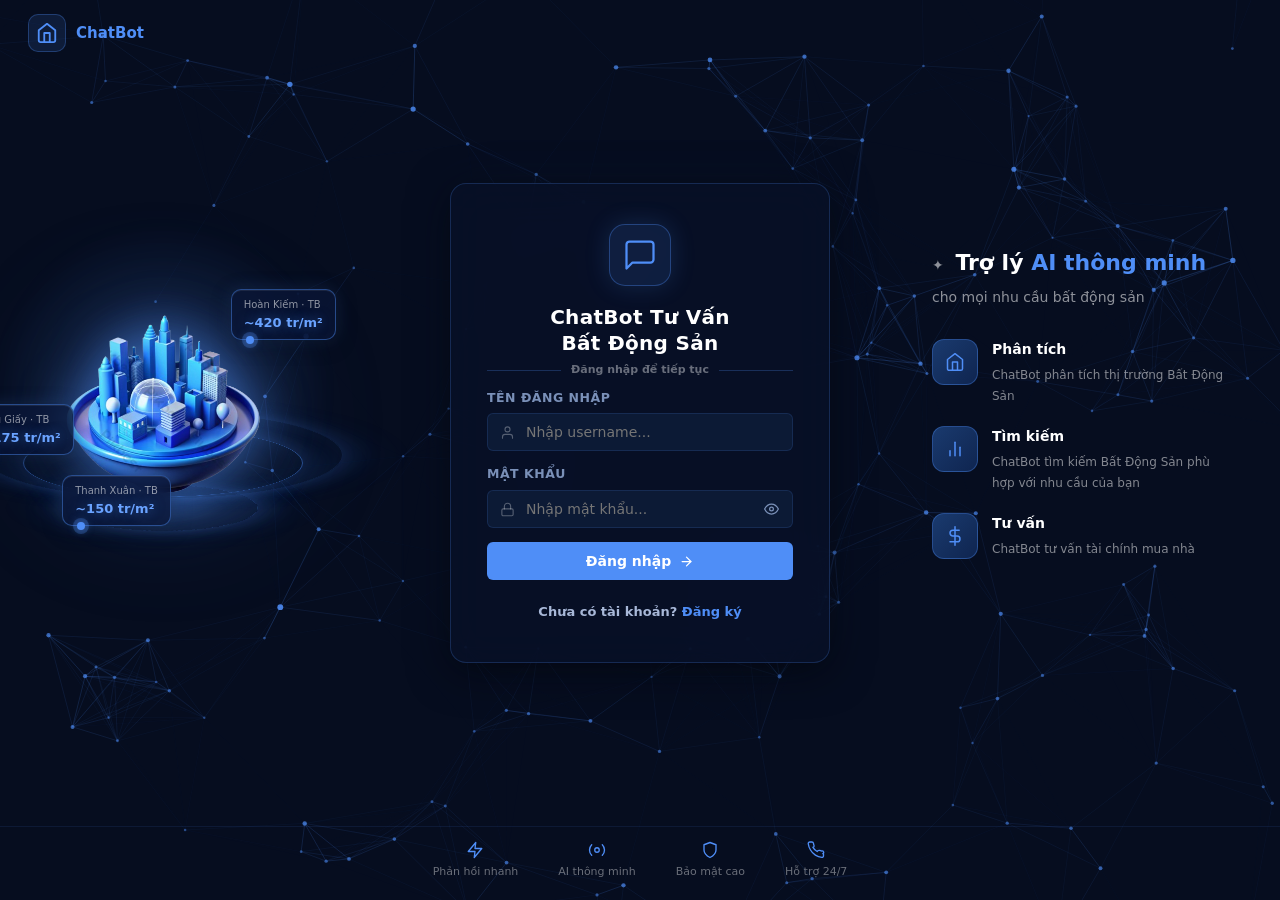
==== commit bf307a5e: "Commit" ====
--- a/frontend/html/index.html
+++ b/frontend/html/index.html
@@ -10,6 +10,7 @@
   <script src="https://cdn.plot.ly/plotly-2.27.0.min.js"></script>
 </head>
 <body>
+  <canvas id="bgCanvas" class="app-bg-canvas"></canvas>
   <div class="app-layout">
 
     <!-- ===== SIDEBAR ===== -->
@@ -253,6 +254,58 @@
   </div>
 
   <script src="../js/main.js"></script>
+  <script>
+    // Nền particle network (đồng bộ hiệu ứng với trang login)
+    (function () {
+      const canvas = document.getElementById('bgCanvas');
+      if (!canvas) return;
+      const ctx = canvas.getContext('2d');
+      const FOV = 500, NUM = 160;
+      let W, H, particles, rotX = 0, rotY = 0;
+      function resize() { W = canvas.width = window.innerWidth; H = canvas.height = window.innerHeight; }
+      function init() {
+        resize();
+        particles = Array.from({ length: NUM }, () => ({
+          x: (Math.random() - 0.5) * W * 2, y: (Math.random() - 0.5) * H * 2, z: (Math.random() - 0.5) * 800,
+          vx: (Math.random() - 0.5) * 0.4, vy: (Math.random() - 0.5) * 0.4, vz: (Math.random() - 0.5) * 0.4,
+        }));
+      }
+      const rotateY = (x, z, a) => ({ x: x * Math.cos(a) - z * Math.sin(a), z: x * Math.sin(a) + z * Math.cos(a) });
+      const rotateX = (y, z, a) => ({ y: y * Math.cos(a) - z * Math.sin(a), z: y * Math.sin(a) + z * Math.cos(a) });
+      const project = (x, y, z) => { const s = FOV / (FOV + z + 400); return { sx: x * s + W / 2, sy: y * s + H / 2, scale: s }; };
+      function draw() {
+        ctx.clearRect(0, 0, W, H);
+        rotY += 0.0007; rotX += 0.0003;
+        const projected = particles.map(p => {
+          p.x += p.vx; p.y += p.vy; p.z += p.vz;
+          if (p.x < -W) p.x = W; if (p.x > W) p.x = -W;
+          if (p.y < -H) p.y = H; if (p.y > H) p.y = -H;
+          if (p.z < -400) p.z = 400; if (p.z > 400) p.z = -400;
+          const ry = rotateY(p.x, p.z, rotY); const rx = rotateX(p.y, ry.z, rotX);
+          return { ...project(ry.x, rx.y, rx.z), pz: p.z };
+        }).sort((a, b) => b.pz - a.pz);
+        for (let i = 0; i < projected.length; i++) {
+          const { sx, sy, scale } = projected[i];
+          const r = Math.max(0.3, 2.4 * scale);
+          const alpha = Math.min(0.6, 0.1 + 0.5 * scale);
+          ctx.beginPath(); ctx.arc(sx, sy, r, 0, Math.PI * 2);
+          ctx.fillStyle = `rgba(79,142,247,${alpha})`; ctx.fill();
+          for (let j = i + 1; j < projected.length; j++) {
+            const { sx: qx, sy: qy, scale: qs } = projected[j];
+            const dx = sx - qx, dy = sy - qy, dist = Math.sqrt(dx * dx + dy * dy);
+            if (dist < 150) {
+              ctx.beginPath(); ctx.moveTo(sx, sy); ctx.lineTo(qx, qy);
+              ctx.strokeStyle = `rgba(79,142,247,${0.3 * ((scale + qs) / 2) * (1 - dist / 150)})`;
+              ctx.lineWidth = ((scale + qs) / 2); ctx.stroke();
+            }
+          }
+        }
+        requestAnimationFrame(draw);
+      }
+      window.addEventListener('resize', resize);
+      init(); draw();
+    })();
+  </script>
 </body>
 </html>
 
--- a/frontend/css/style.css
+++ b/frontend/css/style.css
@@ -36,10 +36,22 @@
 }
 
 /* ===== LAYOUT ===== */
+/* Nền particle network động (đồng bộ với trang login) */
+.app-bg-canvas {
+  position: fixed;
+  inset: 0;
+  width: 100%;
+  height: 100%;
+  z-index: 0;
+  pointer-events: none;
+}
+
 .app-layout {
   display: flex;
   height: 100vh;
   overflow: hidden;
+  position: relative;
+  z-index: 1;
 }
 
 /* ===== SIDEBAR ===== */
@@ -459,7 +471,8 @@
   display: flex;
   flex-direction: column;
   overflow: hidden;
-  background: var(--bg-primary);
+  /* Trong suốt để nền particle hiện qua + glow xanh dịu phía trên */
+  background: radial-gradient(120% 80% at 50% -10%, rgba(79,142,247,0.10), transparent 55%);
 }
 
 /* ===== HEADER ===== */
@@ -1572,7 +1585,8 @@
   overflow: hidden;
   display: flex;
   flex-direction: column;
-  background: var(--bg-secondary);
+  /* Bán trong suốt để nền particle hiện dịu phía sau (vẫn đủ tối để đọc) */
+  background: rgba(6, 15, 36, 0.68);
   border: 1px solid var(--border);
   border-radius: 16px;
   position: relative;
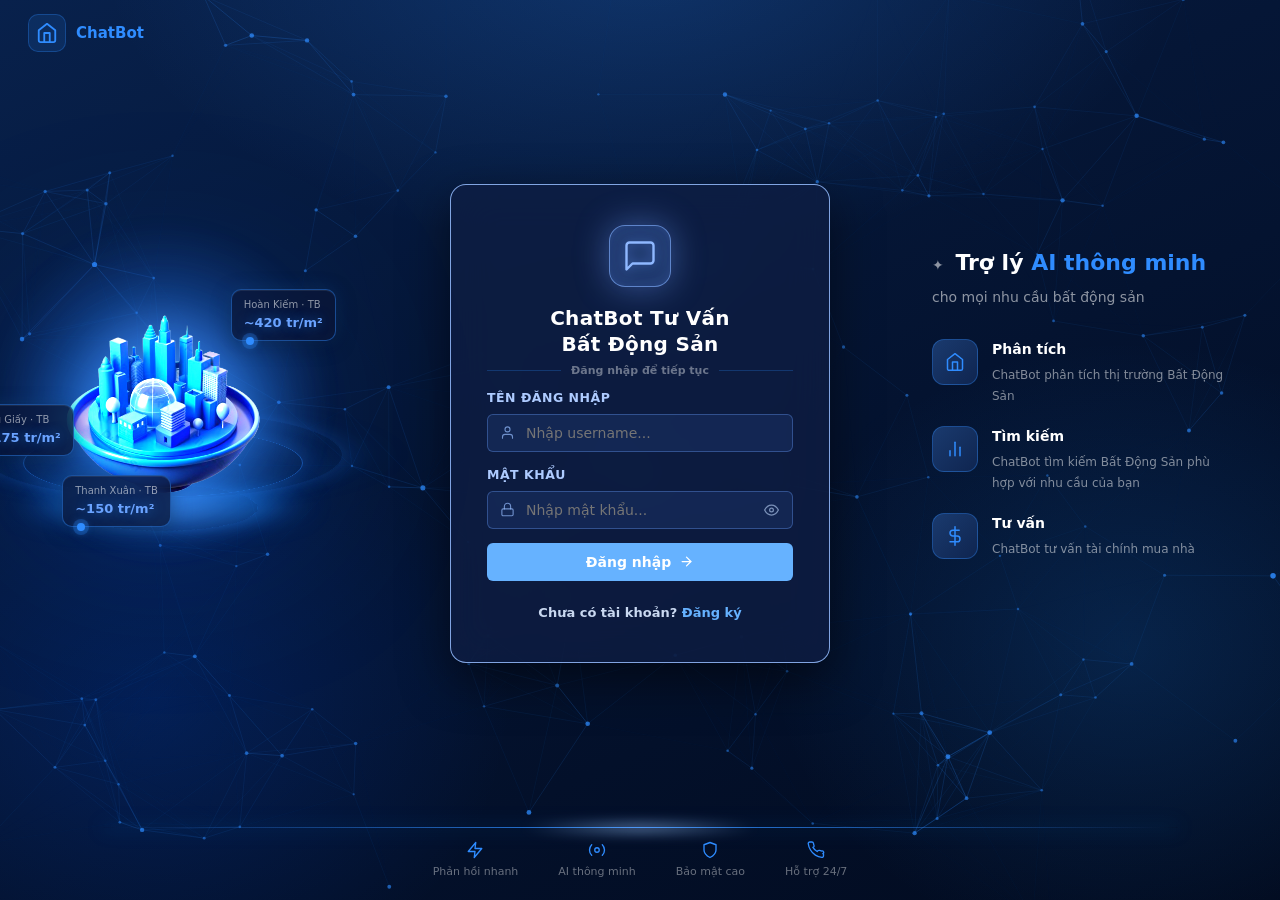
==== commit 9d22b014: "Update" ====
--- a/frontend/html/index.html
+++ b/frontend/html/index.html
@@ -10,7 +10,6 @@
   <script src="https://cdn.plot.ly/plotly-2.27.0.min.js"></script>
 </head>
 <body>
-  <canvas id="bgCanvas" class="app-bg-canvas"></canvas>
   <div class="app-layout">
 
     <!-- ===== SIDEBAR ===== -->
@@ -254,58 +253,6 @@
   </div>
 
   <script src="../js/main.js"></script>
-  <script>
-    // Nền particle network (đồng bộ hiệu ứng với trang login)
-    (function () {
-      const canvas = document.getElementById('bgCanvas');
-      if (!canvas) return;
-      const ctx = canvas.getContext('2d');
-      const FOV = 500, NUM = 160;
-      let W, H, particles, rotX = 0, rotY = 0;
-      function resize() { W = canvas.width = window.innerWidth; H = canvas.height = window.innerHeight; }
-      function init() {
-        resize();
-        particles = Array.from({ length: NUM }, () => ({
-          x: (Math.random() - 0.5) * W * 2, y: (Math.random() - 0.5) * H * 2, z: (Math.random() - 0.5) * 800,
-          vx: (Math.random() - 0.5) * 0.4, vy: (Math.random() - 0.5) * 0.4, vz: (Math.random() - 0.5) * 0.4,
-        }));
-      }
-      const rotateY = (x, z, a) => ({ x: x * Math.cos(a) - z * Math.sin(a), z: x * Math.sin(a) + z * Math.cos(a) });
-      const rotateX = (y, z, a) => ({ y: y * Math.cos(a) - z * Math.sin(a), z: y * Math.sin(a) + z * Math.cos(a) });
-      const project = (x, y, z) => { const s = FOV / (FOV + z + 400); return { sx: x * s + W / 2, sy: y * s + H / 2, scale: s }; };
-      function draw() {
-        ctx.clearRect(0, 0, W, H);
-        rotY += 0.0007; rotX += 0.0003;
-        const projected = particles.map(p => {
-          p.x += p.vx; p.y += p.vy; p.z += p.vz;
-          if (p.x < -W) p.x = W; if (p.x > W) p.x = -W;
-          if (p.y < -H) p.y = H; if (p.y > H) p.y = -H;
-          if (p.z < -400) p.z = 400; if (p.z > 400) p.z = -400;
-          const ry = rotateY(p.x, p.z, rotY); const rx = rotateX(p.y, ry.z, rotX);
-          return { ...project(ry.x, rx.y, rx.z), pz: p.z };
-        }).sort((a, b) => b.pz - a.pz);
-        for (let i = 0; i < projected.length; i++) {
-          const { sx, sy, scale } = projected[i];
-          const r = Math.max(0.3, 2.4 * scale);
-          const alpha = Math.min(0.6, 0.1 + 0.5 * scale);
-          ctx.beginPath(); ctx.arc(sx, sy, r, 0, Math.PI * 2);
-          ctx.fillStyle = `rgba(79,142,247,${alpha})`; ctx.fill();
-          for (let j = i + 1; j < projected.length; j++) {
-            const { sx: qx, sy: qy, scale: qs } = projected[j];
-            const dx = sx - qx, dy = sy - qy, dist = Math.sqrt(dx * dx + dy * dy);
-            if (dist < 150) {
-              ctx.beginPath(); ctx.moveTo(sx, sy); ctx.lineTo(qx, qy);
-              ctx.strokeStyle = `rgba(79,142,247,${0.3 * ((scale + qs) / 2) * (1 - dist / 150)})`;
-              ctx.lineWidth = ((scale + qs) / 2); ctx.stroke();
-            }
-          }
-        }
-        requestAnimationFrame(draw);
-      }
-      window.addEventListener('resize', resize);
-      init(); draw();
-    })();
-  </script>
 </body>
 </html>
 
--- a/frontend/css/style.css
+++ b/frontend/css/style.css
@@ -6,22 +6,32 @@
 }
 
 :root {
-  --bg-primary:    #030c1e;
-  --bg-secondary:  #060f24;
-  --bg-hover:      #0c1a35;
-  --bg-card:       #081228;
-  --border:        rgba(79,142,247,0.15);
+  --bg-primary:    #051026;
+  --bg-secondary:  #173870;
+  --bg-hover:      #20437e;
+  --bg-card:       #1a3b72;
+  --border:        rgba(95,180,255,0.34);
   --text-primary:  #ffffff;
-  --text-secondary:#a8b8d8;
-  --text-muted:    #7a90b8;
-  --accent:        #4f8ef7;
-  --accent-hover:  #6aa0ff;
-  --accent-glow:   rgba(79, 142, 247, 0.15);
+  --text-secondary:#c9d8f0;
+  --text-muted:    #97abce;
+  --accent:        #66B2FF;
+  --accent-hover:  #95CEFF;
+  --accent-glow:   rgba(95, 180, 255, 0.34);
   --sidebar-width: 280px;
   --header-height: 54px;
   --radius:        10px;
   --radius-sm:     6px;
   --transition:    0.18s ease;
+
+  /* Bảng màu neon xanh (tham khảo) */
+  --bg-dark:      #020B1F;
+  --bg-panel:     #061A3D;
+  --primary-blue: #66B2FF;
+  --neon-blue:    #66BCFF;
+  --glow-blue:    #3D8BFF;
+  --text-main:    #F5F8FF;
+  --text-muted2:  #9FB6E0;
+  --border-blue:  rgba(77, 165, 255, 0.65);
 }
 
 html, body {
@@ -58,7 +68,7 @@
 .sidebar {
   width: var(--sidebar-width);
   min-width: var(--sidebar-width);
-  background: #040e22;
+  background: #0e2046;
   border-right: 1px solid var(--border);
   display: flex;
   flex-direction: column;
@@ -190,20 +200,20 @@
   margin: 8px 14px 0;
   padding: 9px 12px;
   border-radius: var(--radius-sm);
-  border: 1px solid rgba(79,142,247,0.5);
-  background: linear-gradient(135deg, rgba(79,142,247,0.25) 0%, rgba(40,90,200,0.25) 100%);
+  border: 1px solid rgba(77,165,255,0.5);
+  background: linear-gradient(135deg, #0c2a5e 0%, #0a1f48 100%);
   color: #fff;
   font-size: 13.5px;
   font-weight: 600;
   cursor: pointer;
-  box-shadow: 0 0 14px rgba(79,142,247,0.15);
+  box-shadow: 0 0 14px rgba(77,165,255,0.18);
   transition: background var(--transition), border-color var(--transition), box-shadow var(--transition);
 }
 
 .new-chat-btn:hover {
-  background: linear-gradient(135deg, rgba(79,142,247,0.4) 0%, rgba(40,90,200,0.4) 100%) !important;
-  border-color: rgba(79,142,247,0.8);
-  box-shadow: 0 0 20px rgba(79,142,247,0.3);
+  background: linear-gradient(135deg, rgba(77,165,255,0.55) 0%, rgba(60,120,230,0.55) 100%) !important;
+  border-color: rgba(77,165,255,0.9);
+  box-shadow: 0 0 22px rgba(77,165,255,0.45);
 }
 
 .new-chat-btn:hover,
@@ -459,8 +469,8 @@
 }
 
 .history-item.active {
-  background: rgba(79,142,247,0.2);
-  border: 1px solid rgba(79,142,247,0.35);
+  background: rgba(47,140,255,0.2);
+  border: 1px solid rgba(47,140,255,0.35);
   color: #ffffff;
   font-weight: 800;
 }
@@ -471,8 +481,8 @@
   display: flex;
   flex-direction: column;
   overflow: hidden;
-  /* Trong suốt để nền particle hiện qua + glow xanh dịu phía trên */
-  background: radial-gradient(120% 80% at 50% -10%, rgba(79,142,247,0.10), transparent 55%);
+  /* Trong suốt để nền particle hiện qua + glow xanh phía trên */
+  background: radial-gradient(110% 80% at 50% -12%, rgba(95,180,255,0.18), transparent 55%);
 }
 
 /* ===== HEADER ===== */
@@ -484,8 +494,8 @@
   justify-content: space-between;
   padding: 0 20px;
   border-bottom: 1px solid var(--border);
-  background: #040e22;
-  border-bottom: 1px solid rgba(79,142,247,0.15);
+  background: #0e2046;
+  border-bottom: 1px solid rgba(95,180,255,0.22);
 }
 
 .header-left {
@@ -695,7 +705,7 @@
   letter-spacing: 2px;
   font-variant-numeric: tabular-nums;
   font-family: system-ui, -apple-system, BlinkMacSystemFont, 'Segoe UI', Roboto, sans-serif;
-  text-shadow: 0 0 12px rgba(79, 142, 247, 0.4);
+  text-shadow: 0 0 12px rgba(47, 140, 255, 0.4);
 }
 
 .clock-ampm {
@@ -988,7 +998,7 @@
 .login-field label {
   font-size: 12.5px;
   font-weight: 600;
-  color: #7a90b8;
+  color: #aecbff;
   text-transform: uppercase;
   letter-spacing: 0.5px;
 }
@@ -998,8 +1008,8 @@
   width: 100%;
   padding: 10px 14px;
   border-radius: var(--radius-sm);
-  border: 1px solid var(--border);
-  background: var(--bg-hover);
+  border: 1px solid rgba(110,160,255,0.35);
+  background: rgba(30,55,110,0.45);
   color: #fff;
   font-size: 14px;
   font-family: inherit;
@@ -1009,8 +1019,9 @@
 
 .login-field input:focus,
 .login-pw-wrap input:focus {
-  border-color: var(--accent);
-  box-shadow: 0 0 0 3px var(--accent-glow);
+  border-color: rgba(150,190,255,0.9);
+  background: rgba(40,70,135,0.55);
+  box-shadow: 0 0 0 3px rgba(47,140,255,0.25), 0 0 18px rgba(110,160,255,0.3);
 }
 
 .login-pw-wrap {
@@ -1168,7 +1179,7 @@
 }
 
 .admin-nav-item:hover { background: var(--bg-hover); color: #fff; }
-.admin-nav-item.active { background: rgba(79,142,247,0.12); color: var(--accent); }
+.admin-nav-item.active { background: rgba(47,140,255,0.12); color: var(--accent); }
 
 .admin-user-wrap {
   position: relative;
@@ -1408,14 +1419,14 @@
   letter-spacing: 0.4px;
 }
 
-.role-admin { background: rgba(79,142,247,0.15); color: var(--accent); }
+.role-admin { background: rgba(47,140,255,0.15); color: var(--accent); }
 .role-user  { background: rgba(255,255,255,0.07); color: #7a90b8; }
 
 .badge-you {
   font-size: 10px;
   padding: 1px 6px;
   border-radius: 10px;
-  background: rgba(79,142,247,0.12);
+  background: rgba(47,140,255,0.12);
   color: var(--accent);
 }
 
@@ -1450,7 +1461,7 @@
   padding: 6px 12px;
   border-radius: var(--radius-sm);
   border: 1px solid var(--border);
-  background: var(--bg-card);
+  background: #0a1c40;
   color: #fff;
   font-size: 13px;
   font-weight: 600;
@@ -1498,7 +1509,7 @@
   top: calc(100% + 8px);
   right: 0;
   min-width: 240px;
-  background: var(--bg-secondary);
+  background: #081124;
   border: 1px solid var(--border);
   border-radius: var(--radius);
   box-shadow: 0 8px 32px rgba(0,0,0,0.5);
@@ -1531,7 +1542,7 @@
 }
 
 .model-dropdown-item.selected {
-  background: rgba(79, 142, 247, 0.08);
+  background: rgba(47, 140, 255, 0.08);
 }
 
 .model-item-main {
@@ -1585,11 +1596,27 @@
   overflow: hidden;
   display: flex;
   flex-direction: column;
-  /* Bán trong suốt để nền particle hiện dịu phía sau (vẫn đủ tối để đọc) */
-  background: rgba(6, 15, 36, 0.68);
-  border: 1px solid var(--border);
+  /* Bán trong suốt để nền particle hiện rõ phía sau (vẫn đủ tối để đọc) */
+  background: rgba(6, 16, 38, 0.9);
+  border: 1.5px solid rgba(170, 205, 255, 0.7);
   border-radius: 16px;
   position: relative;
+  /* Viền neon xanh-trắng glow đều quanh khung, "thở" nhẹ — giống login card */
+  animation: chat-neon 4.5s ease-in-out infinite;
+}
+@keyframes chat-neon {
+  0%, 100% {
+    border-color: rgba(90, 140, 230, 0.32);
+    box-shadow:
+      0 0 14px rgba(47, 140, 255, 0.16),
+      inset 0 0 40px rgba(47, 140, 255, 0.04);
+  }
+  50% {
+    border-color: rgba(120, 165, 255, 0.5);
+    box-shadow:
+      0 0 22px rgba(47, 140, 255, 0.26),
+      inset 0 0 48px rgba(47, 140, 255, 0.07);
+  }
 }
 
 /* --- WELCOME MODE: xin chào + input ở giữa --- */
@@ -1599,8 +1626,8 @@
   padding: 0 0 0 0;
   background:
     radial-gradient(ellipse 55% 45% at 50% 20%, rgba(30,70,180,0.45) 0%, transparent 65%),
-    radial-gradient(ellipse 90% 25% at 20% 100%, rgba(79,142,247,0.1) 0%, transparent 55%),
-    radial-gradient(ellipse 90% 25% at 80% 100%, rgba(79,142,247,0.1) 0%, transparent 55%),
+    radial-gradient(ellipse 90% 25% at 20% 100%, rgba(47,140,255,0.1) 0%, transparent 55%),
+    radial-gradient(ellipse 90% 25% at 80% 100%, rgba(47,140,255,0.1) 0%, transparent 55%),
     linear-gradient(180deg, #020a1c 0%, #030d22 60%, #051630 100%);
   overflow: hidden;
 }
@@ -1610,8 +1637,8 @@
   position: absolute;
   inset: 0;
   background-image:
-    linear-gradient(rgba(79,142,247,0.04) 1px, transparent 1px),
-    linear-gradient(90deg, rgba(79,142,247,0.04) 1px, transparent 1px);
+    linear-gradient(rgba(47,140,255,0.04) 1px, transparent 1px),
+    linear-gradient(90deg, rgba(47,140,255,0.04) 1px, transparent 1px);
   background-size: 48px 48px;
   pointer-events: none;
   z-index: 0;
@@ -1673,7 +1700,7 @@
 .welcome-title {
   font-size: 28px;
   font-weight: 800;
-  background: linear-gradient(135deg, #ffffff 40%, #4f8ef7 100%);
+  background: linear-gradient(135deg, #ffffff 40%, #2F8CFF 100%);
   -webkit-background-clip: text;
   -webkit-text-fill-color: transparent;
   background-clip: text;
@@ -1699,7 +1726,7 @@
 .sphere-ring {
   position: absolute;
   border-radius: 50%;
-  border: 1px solid rgba(79,142,247,0.35);
+  border: 1px solid rgba(47,140,255,0.35);
 }
 .sphere-ring.r1 {
   inset: -14px;
@@ -1707,7 +1734,7 @@
 }
 .sphere-ring.r2 {
   inset: -28px;
-  border-color: rgba(79,142,247,0.18);
+  border-color: rgba(47,140,255,0.18);
   animation: spin 14s linear infinite reverse;
 }
 
@@ -1720,7 +1747,7 @@
   position: absolute;
   inset: -16px;
   border-radius: 50%;
-  background: radial-gradient(circle, rgba(79,142,247,0.4) 0%, transparent 70%);
+  background: radial-gradient(circle, rgba(47,140,255,0.4) 0%, transparent 70%);
   animation: pulse-sphere 3s ease-in-out infinite;
 }
 
@@ -1735,7 +1762,7 @@
   object-fit: contain;
   position: relative;
   z-index: 2;
-  filter: drop-shadow(0 0 18px rgba(79,142,247,0.9)) drop-shadow(0 0 40px rgba(79,142,247,0.4));
+  filter: drop-shadow(0 0 18px rgba(47,140,255,0.9)) drop-shadow(0 0 40px rgba(47,140,255,0.4));
 }
 
 .quick-actions {
@@ -1853,7 +1880,7 @@
 }
 
 .bot-message .message-bubble {
-  background: var(--bg-card);
+  background: #0a1c40;
   color: var(--text-primary);
   border-bottom-left-radius: 4px;
   border: 1px solid var(--border);
@@ -1878,7 +1905,7 @@
 }
 
 
-.msg-copy-btn:hover { color: #4f8ef7; }
+.msg-copy-btn:hover { color: #2F8CFF; }
 
 .msg-copy-btn .icon-check { display: none; }
 .msg-copy-btn.copied .icon-copy  { display: none; }
@@ -1917,14 +1944,14 @@
   padding: 6px 10px;
   font-size: 12px;
   color: #7a90b8;
-  border-left: 2px solid rgba(79, 142, 247, 0.4);
+  border-left: 2px solid rgba(47, 140, 255, 0.4);
   line-height: 1.5;
 }
 
 .chart-download-btn {
   flex-shrink: 0;
   background: none;
-  border: 1px solid rgba(79,142,247,0.3);
+  border: 1px solid rgba(47,140,255,0.3);
   border-radius: 6px;
   color: #7a90b8;
   cursor: pointer;
@@ -1935,8 +1962,8 @@
 }
 
 .chart-download-btn:hover {
-  color: #4f8ef7;
-  border-color: #4f8ef7;
+  color: #2F8CFF;
+  border-color: #2F8CFF;
 }
 
 /* Streaming cursor — nhấp nháy ở cuối khi bot đang gõ */
@@ -2058,8 +2085,8 @@
 /* ===== INPUT BAR ===== */
 .input-bar {
   padding: 6px 12px 10px;
-  border-top: 1px solid var(--border);
-  background: var(--bg-secondary);
+  border-top: none;
+  background: #06102a;
   border-radius: 0 0 16px 16px;
   flex-shrink: 0;
   width: 100%;
@@ -2075,7 +2102,7 @@
   display: flex;
   align-items: center;
   gap: 8px;
-  background: var(--bg-card);
+  background: #0a1c40;
   border: 1px solid var(--border);
   border-radius: 20px;
   padding: 6px 6px 6px 14px;
@@ -2195,8 +2222,8 @@
   align-items: center;
   gap: 10px;
   padding: 12px 12px;
-  background: rgba(79,142,247,0.06);
-  border: 1px solid rgba(79,142,247,0.2);
+  background: rgba(95,180,255,0.12);
+  border: 1px solid rgba(95,180,255,0.3);
   border-radius: 12px;
   color: var(--text-primary);
   font-family: inherit;
@@ -2208,8 +2235,8 @@
 }
 
 .suggestion-card:hover {
-  background: rgba(79,142,247,0.14);
-  border-color: rgba(79,142,247,0.5);
+  background: rgba(47,140,255,0.14);
+  border-color: rgba(47,140,255,0.5);
   transform: translateY(-1px);
 }
 
@@ -2221,8 +2248,8 @@
   flex-shrink: 0;
   width: 34px;
   height: 34px;
-  background: rgba(79,142,247,0.12);
-  border: 1px solid rgba(79,142,247,0.25);
+  background: rgba(47,140,255,0.12);
+  border: 1px solid rgba(47,140,255,0.25);
   border-radius: 8px;
   display: flex;
   align-items: center;
@@ -2244,7 +2271,7 @@
 
 .suggestion-arrow {
   flex-shrink: 0;
-  stroke: rgba(79,142,247,0.5);
+  stroke: rgba(47,140,255,0.5);
   fill: none;
   stroke-width: 2;
   stroke-linecap: round;
@@ -2387,7 +2414,11 @@
 .login-page {
   display: flex;
   flex-direction: column;
-  background: #060d1f;
+  background:
+    radial-gradient(70% 55% at 50% -5%, rgba(47,140,255,0.22), transparent 60%),
+    radial-gradient(45% 55% at 12% 78%, rgba(0,87,255,0.18), transparent 62%),
+    radial-gradient(45% 55% at 88% 72%, rgba(30,144,255,0.16), transparent 62%),
+    linear-gradient(155deg, #08214c 0%, #051636 40%, #03102a 70%, #020b1f 100%);
   align-items: stretch;
   justify-content: stretch;
 }
@@ -2407,8 +2438,8 @@
 
 .login-brand-icon {
   width: 38px; height: 38px;
-  background: rgba(79,142,247,0.12);
-  border: 1px solid rgba(79,142,247,0.3);
+  background: rgba(47,140,255,0.12);
+  border: 1px solid rgba(47,140,255,0.3);
   border-radius: 10px;
   display: flex;
   align-items: center;
@@ -2421,7 +2452,7 @@
   color: #fff;
   line-height: 1.2;
 }
-.login-brand-name span { color: #4f8ef7; }
+.login-brand-name span { color: #2F8CFF; }
 
 .login-brand-sub {
   font-size: 10px;
@@ -2468,7 +2499,7 @@
   width: 340px;
   height: 340px;
   border-radius: 50%;
-  background: radial-gradient(circle, rgba(79,142,247,0.28) 0%, rgba(79,142,247,0.08) 40%, transparent 70%);
+  background: radial-gradient(circle, rgba(110,160,255,0.55) 0%, rgba(47,140,255,0.20) 40%, transparent 70%);
   filter: blur(8px);
   animation: halo-breathe 6s ease-in-out infinite;
   z-index: 0;
@@ -2485,14 +2516,14 @@
   transform: translateX(-50%) rotateX(76deg);
   width: 280px; height: 280px;
   border-radius: 50%;
-  border: 1.5px solid rgba(79,142,247,0.5);
-  box-shadow: 0 0 40px rgba(79,142,247,0.18), 0 0 80px rgba(79,142,247,0.1), inset 0 0 40px rgba(79,142,247,0.08);
+  border: 1.5px solid rgba(47,140,255,0.5);
+  box-shadow: 0 0 40px rgba(47,140,255,0.18), 0 0 80px rgba(47,140,255,0.1), inset 0 0 40px rgba(47,140,255,0.08);
   animation: ring-rotate 18s linear infinite, ring-pulse 4s ease-in-out infinite;
   z-index: 1;
 }
 .city-ring-2 {
   width: 190px; height: 190px;
-  border-color: rgba(79,142,247,0.25);
+  border-color: rgba(47,140,255,0.25);
   border-style: dashed;
   animation: ring-rotate-rev 14s linear infinite, ring-pulse 4s ease-in-out infinite;
   animation-delay: 0s, -2s;
@@ -2504,7 +2535,7 @@
   transform: translateX(-50%) rotateX(76deg);
   width: 360px; height: 360px;
   border-radius: 50%;
-  border: 1px solid rgba(79,142,247,0.15);
+  border: 1px solid rgba(47,140,255,0.15);
   animation: ring-pulse 5s ease-in-out infinite;
   animation-delay: -1s;
   z-index: 1;
@@ -2527,8 +2558,8 @@
   bottom: 90px;
   left: 50%;
   transform: translateX(-50%);
-  width: 260px; height: 30px;
-  background: radial-gradient(ellipse, rgba(79,142,247,0.6) 0%, transparent 70%);
+  width: 300px; height: 40px;
+  background: radial-gradient(ellipse, rgba(120,180,255,1) 0%, rgba(30,144,255,0.6) 45%, transparent 72%);
   filter: blur(14px);
   animation: glow-pulse 4s ease-in-out infinite;
   z-index: 1;
@@ -2544,7 +2575,7 @@
   left: 50%;
   transform: translateX(-50%);
   width: 300px;
-  filter: drop-shadow(0 0 24px rgba(79,142,247,0.55)) drop-shadow(0 0 60px rgba(79,142,247,0.25));
+  filter: brightness(1.35) saturate(1.5) drop-shadow(0 0 36px rgba(47,140,255,0.95)) drop-shadow(0 0 90px rgba(0,87,255,0.5));
   animation: city-float 6s ease-in-out infinite;
   z-index: 2;
 }
@@ -2556,12 +2587,12 @@
 .price-tag {
   position: absolute;
   background: rgba(10,22,55,0.75);
-  border: 1px solid rgba(79,142,247,0.45);
+  border: 1px solid rgba(47,140,255,0.45);
   border-radius: 10px;
   padding: 7px 12px;
   backdrop-filter: blur(12px);
   -webkit-backdrop-filter: blur(12px);
-  box-shadow: 0 4px 20px rgba(0,0,0,0.35), 0 0 18px rgba(79,142,247,0.2), inset 0 1px 0 rgba(255,255,255,0.08);
+  box-shadow: 0 4px 20px rgba(0,0,0,0.35), 0 0 18px rgba(47,140,255,0.2), inset 0 1px 0 rgba(255,255,255,0.08);
   animation: float-tag 3.5s ease-in-out infinite;
   z-index: 3;
 }
@@ -2573,13 +2604,13 @@
   left: 14px;
   width: 8px; height: 8px;
   border-radius: 50%;
-  background: #4f8ef7;
-  box-shadow: 0 0 0 4px rgba(79,142,247,0.25), 0 0 10px rgba(79,142,247,0.8);
+  background: #2F8CFF;
+  box-shadow: 0 0 0 4px rgba(47,140,255,0.25), 0 0 10px rgba(47,140,255,0.8);
   animation: dot-ping 2s ease-in-out infinite;
 }
 @keyframes dot-ping {
-  0%,100% { box-shadow: 0 0 0 4px rgba(79,142,247,0.25), 0 0 10px rgba(79,142,247,0.8); }
-  50%     { box-shadow: 0 0 0 7px rgba(79,142,247,0.08), 0 0 14px rgba(79,142,247,1); }
+  0%,100% { box-shadow: 0 0 0 4px rgba(47,140,255,0.25), 0 0 10px rgba(47,140,255,0.8); }
+  50%     { box-shadow: 0 0 0 7px rgba(47,140,255,0.08), 0 0 14px rgba(47,140,255,1); }
 }
 .pt1 { top: 10%; right: 2%;  animation-delay: 0s; }
 .pt2 { top: 42%; left: -4%; animation-delay: -1.8s; }
@@ -2602,7 +2633,7 @@
   font-size: 13px;
   color: #6aa3ff;
   font-weight: 700;
-  text-shadow: 0 0 12px rgba(79,142,247,0.5);
+  text-shadow: 0 0 12px rgba(47,140,255,0.5);
 }
 
 /* --- Center card --- */
@@ -2614,10 +2645,31 @@
 }
 
 .login-page .login-card {
-  background: rgba(8,16,40,0.82);
-  border: 1px solid rgba(79,142,247,0.22);
-  box-shadow: 0 8px 40px rgba(0,0,0,0.6), 0 0 60px rgba(79,142,247,0.06);
+  background: rgba(16,30,68,0.74);
+  border: 1.5px solid rgba(150,190,255,0.85);
   backdrop-filter: blur(20px);
+  /* Viền neon xanh-trắng glow đều quanh card, có nhịp thở nhẹ */
+  animation: card-neon 4s ease-in-out infinite;
+}
+@keyframes card-neon {
+  0%, 100% {
+    border-color: rgba(140,180,255,0.7);
+    box-shadow:
+      0 0 0 1px rgba(110,160,255,0.22),
+      0 0 16px rgba(120,170,255,0.40),
+      0 0 55px rgba(47,140,255,0.26),
+      inset 0 0 40px rgba(47,140,255,0.09),
+      0 12px 40px rgba(0,0,0,0.45);
+  }
+  50% {
+    border-color: rgba(170,205,255,0.95);
+    box-shadow:
+      0 0 0 1px rgba(150,190,255,0.40),
+      0 0 26px rgba(150,190,255,0.62),
+      0 0 85px rgba(47,140,255,0.42),
+      inset 0 0 52px rgba(47,140,255,0.14),
+      0 12px 40px rgba(0,0,0,0.45);
+  }
 }
 
 .register-page .login-card {
@@ -2643,17 +2695,18 @@
 .login-card-icon {
   width: 62px; height: 62px;
   margin: 0 auto 12px;
-  background: rgba(79,142,247,0.12);
-  border: 1.5px solid rgba(79,142,247,0.35);
+  background: rgba(90,150,255,0.22);
+  border: 1.5px solid rgba(130,175,255,0.65);
   border-radius: 16px;
   display: flex;
   align-items: center;
   justify-content: center;
-  box-shadow: 0 0 24px rgba(79,142,247,0.18);
+  box-shadow: 0 0 34px rgba(110,160,255,0.45), inset 0 0 18px rgba(110,160,255,0.18);
 }
 .login-card-icon svg {
-  stroke: #4f8ef7; fill: none;
-  stroke-width: 1.5; stroke-linecap: round; stroke-linejoin: round;
+  stroke: #8fb8ff; fill: none;
+  stroke-width: 1.6; stroke-linecap: round; stroke-linejoin: round;
+  filter: drop-shadow(0 0 6px rgba(110,160,255,0.7));
 }
 
 .login-divider {
@@ -2665,7 +2718,7 @@
 }
 .login-divider span {
   flex: 1; height: 1px;
-  background: rgba(79,142,247,0.25);
+  background: rgba(47,140,255,0.25);
 }
 .login-divider .login-subtitle {
   font-size: 11px;
@@ -2682,7 +2735,7 @@
 .login-input-wrap .input-icon {
   position: absolute;
   left: 13px;
-  stroke: rgba(255,255,255,0.3);
+  stroke: rgba(150,190,255,0.7);
   fill: none;
   stroke-width: 1.8;
   stroke-linecap: round; stroke-linejoin: round;
@@ -2716,11 +2769,11 @@
   margin-bottom: 28px;
 }
 .login-right-title em {
-  color: #4f8ef7;
+  color: #2F8CFF;
   font-style: normal;
 }
 .login-right-sparkle {
-  color: #4f8ef7;
+  color: #2F8CFF;
   margin-right: 4px;
 }
 .login-right-title span {
@@ -2744,13 +2797,13 @@
   flex-shrink: 0;
   border-radius: 12px;
   display: flex; align-items: center; justify-content: center;
-  border: 1px solid rgba(79,142,247,0.35);
+  border: 1px solid rgba(47,140,255,0.35);
 }
 .feature-icon-1 { background: linear-gradient(135deg, #1a3a6e 0%, #0f2550 100%); }
 .feature-icon-2 { background: linear-gradient(135deg, #1a3a6e 0%, #0f2550 100%); }
 .feature-icon-3 { background: linear-gradient(135deg, #1a3a6e 0%, #0f2550 100%); }
 .feature-icon svg {
-  stroke: #4f8ef7; fill: none;
+  stroke: #2F8CFF; fill: none;
   stroke-width: 1.8; stroke-linecap: round; stroke-linejoin: round;
 }
 .feature-text strong {
@@ -2768,9 +2821,34 @@
   justify-content: center;
   gap: 40px;
   padding: 14px 32px 20px;
-  border-top: 1px solid rgba(79,142,247,0.1);
+  border-top: none;
   position: relative;
   z-index: 1;
+}
+/* Đường chân trời glow ngang — sáng nhất ở giữa, lan ra hai bên */
+.login-bottom::before {
+  content: '';
+  position: absolute;
+  top: 0;
+  left: 8%;
+  right: 8%;
+  height: 1px;
+  background: linear-gradient(90deg, transparent, rgba(47,140,255,0.95) 50%, transparent);
+  box-shadow: 0 0 18px rgba(30,144,255,0.7);
+  pointer-events: none;
+}
+/* Vầng sáng bloom ở chính giữa đường */
+.login-bottom::after {
+  content: '';
+  position: absolute;
+  top: -7px;
+  left: 50%;
+  transform: translateX(-50%);
+  width: 240px;
+  height: 16px;
+  background: radial-gradient(ellipse, rgba(160,200,255,0.6) 0%, transparent 70%);
+  filter: blur(6px);
+  pointer-events: none;
 }
 .badge-item {
   display: flex;
@@ -2782,6 +2860,6 @@
   font-weight: 400;
 }
 .badge-item svg {
-  stroke: #4f8ef7; fill: none;
+  stroke: #2F8CFF; fill: none;
   stroke-width: 1.8; stroke-linecap: round; stroke-linejoin: round;
 }
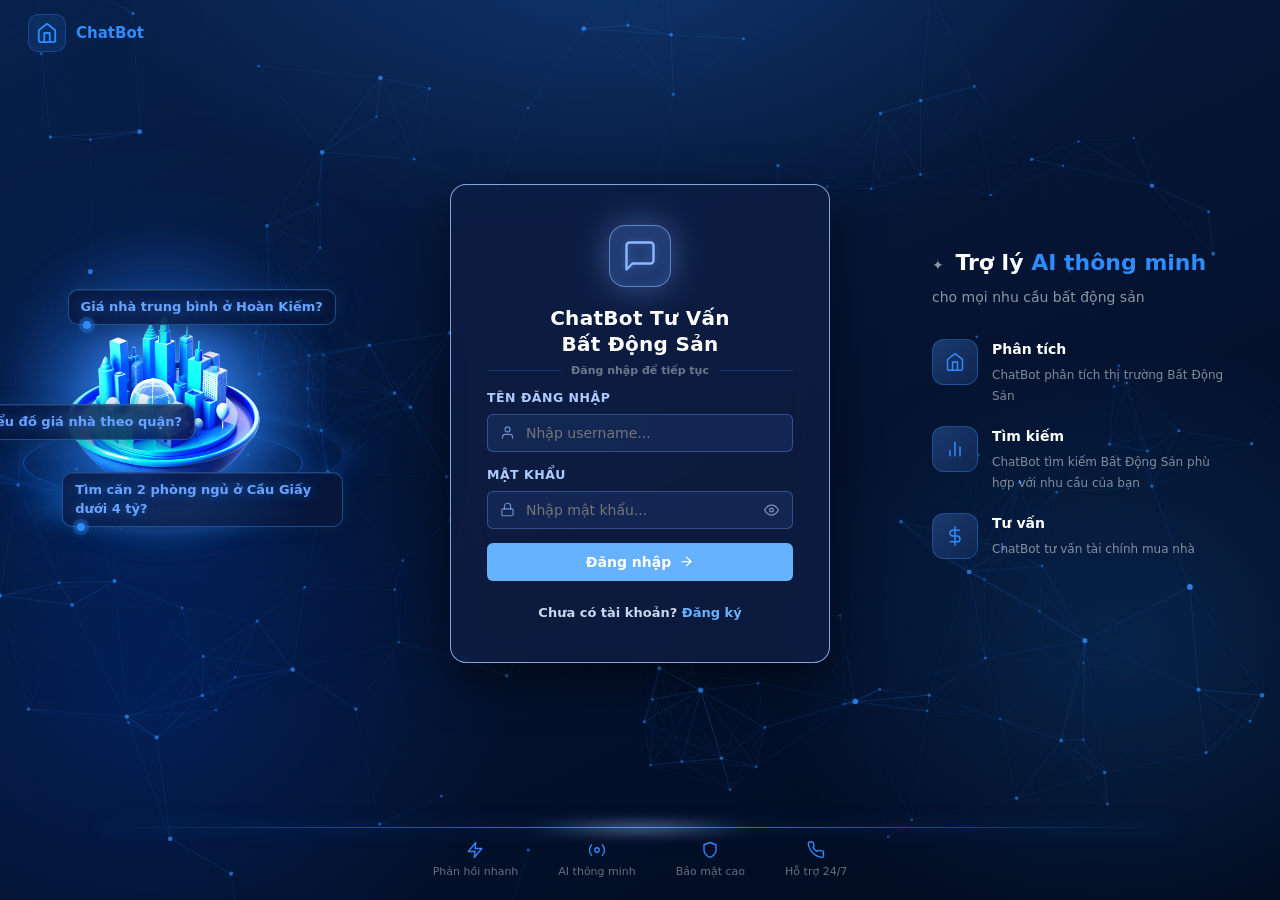
==== commit 85da6920: "Update version" ====
--- a/frontend/html/index.html
+++ b/frontend/html/index.html
@@ -107,14 +107,14 @@
                 </div>
                 <span class="model-item-desc">Phù hợp với các tác vụ đơn giản</span>
               </div>
-              <div class="model-dropdown-item" data-model="qwen/qwen3.5-flash-02-23">
-                <div class="model-item-main">
-                  <span class="model-item-name">Qwen3.5 Flash</span>
-                  <span class="model-check">
-                    <svg viewBox="0 0 24 24" width="14" height="14"><polyline points="20 6 9 17 4 12"/></svg>
-                  </span>
-                </div>
-                <span class="model-item-desc">Phản hồi nhanh cho tác vụ nhẹ</span>
+              <div class="model-dropdown-item" data-model="mistralai/mistral-small-2603">
+                <div class="model-item-main">
+                  <span class="model-item-name">Mistral Small 4</span>
+                  <span class="model-check">
+                    <svg viewBox="0 0 24 24" width="14" height="14"><polyline points="20 6 9 17 4 12"/></svg>
+                  </span>
+                </div>
+                <span class="model-item-desc">Ho tro tool calling</span>
               </div>
             </div>
           </div>
--- a/frontend/css/style.css
+++ b/frontend/css/style.css
@@ -530,7 +530,7 @@
   position: absolute;
   top: calc(100% + 8px);
   right: 0;
-  background: var(--bg-secondary);
+  background: var(--bg-primary);
   border: 1px solid var(--border);
   border-radius: var(--radius-sm);
   padding: 4px;
@@ -1250,6 +1250,8 @@
   flex: 1;
   overflow-y: auto;
   padding: 32px 36px;
+  /* Sáng hơn nền tối mặc định một chút cho dễ nhìn */
+  background: #0a1a38;
 }
 
 .admin-section-title {
@@ -1269,7 +1271,7 @@
 .admin-tab-header .admin-section-title { margin-bottom: 0; }
 
 .admin-filter-input {
-  background: var(--bg-secondary);
+  background: var(--bg-primary);
   border: 1px solid var(--border);
   border-radius: var(--radius-sm);
   color: var(--text-primary);
@@ -1282,6 +1284,43 @@
 }
 .admin-filter-input:focus { border-color: var(--accent); }
 
+/* ===== ADMIN DASHBOARD (Tổng quan) ===== */
+.dash-kpi-grid {
+  display: grid;
+  grid-template-columns: repeat(4, 1fr);
+  gap: 16px;
+  margin-bottom: 20px;
+}
+.dash-kpi-card {
+  background: var(--bg-secondary);
+  border: 1px solid var(--border);
+  border-radius: var(--radius);
+  padding: 18px 20px;
+}
+.dash-kpi-value { font-size: 28px; font-weight: 600; color: #fff; line-height: 1.1; }
+.dash-kpi-label { font-size: 13px; color: var(--text-secondary); margin-top: 6px; }
+.dash-kpi-sub   { font-size: 12px; color: var(--accent); margin-top: 6px; }
+
+.dash-chart-row {
+  display: grid;
+  grid-template-columns: 1fr 1fr;
+  gap: 16px;
+  margin-bottom: 16px;
+}
+.dash-chart-row-3 { grid-template-columns: repeat(3, 1fr); }
+.dash-chart-card {
+  background: var(--bg-secondary);
+  border: 1px solid var(--border);
+  border-radius: var(--radius);
+  padding: 10px;
+}
+.dash-chart { width: 100%; height: 280px; }
+
+@media (max-width: 900px) {
+  .dash-kpi-grid { grid-template-columns: repeat(2, 1fr); }
+  .dash-chart-row, .dash-chart-row-3 { grid-template-columns: 1fr; }
+}
+
 .stats-grid {
   display: grid;
   grid-template-columns: repeat(3, 1fr);
@@ -1350,7 +1389,7 @@
   padding: 8px 12px;
   border-radius: var(--radius-sm);
   border: 1px solid var(--border);
-  background: var(--bg-hover);
+  background: var(--bg-primary);
   color: #fff;
   font-size: 13px;
   font-family: inherit;
@@ -1819,7 +1858,7 @@
 
 .bot-message {
   justify-content: flex-start;
-  align-items: flex-end;
+  align-items: flex-start;
   gap: 8px;
 }
 
@@ -1890,26 +1929,108 @@
   position: relative;
 }
 
-.msg-copy-btn {
+/* Cột chứa bubble + hàng nút thao tác (bot text) */
+.msg-col {
+  display: flex;
+  flex-direction: column;
+  max-width: 70%;
+  min-width: 0;
+}
+.msg-col .message-bubble { max-width: 100%; }
+
+/* Hàng nút copy / like / dislike dưới bubble */
+.msg-actions {
+  display: flex;
+  gap: 2px;
+  margin-top: 4px;
+  padding-left: 2px;
+}
+
+.msg-action {
   display: inline-flex;
-  position: absolute;
-  top: 6px;
-  right: 6px;
+  align-items: center;
+  justify-content: center;
   background: none;
   border: none;
   cursor: pointer;
   color: #7a90b8;
-  padding: 2px 4px;
-  border-radius: 4px;
-  transition: color 0.2s;
-}
-
-
-.msg-copy-btn:hover { color: #2F8CFF; }
-
-.msg-copy-btn .icon-check { display: none; }
-.msg-copy-btn.copied .icon-copy  { display: none; }
-.msg-copy-btn.copied .icon-check { display: inline; color: #4ade80; }
+  padding: 5px;
+  border-radius: 6px;
+  transition: color 0.2s, background 0.2s;
+}
+
+.msg-action svg { width: 17px; height: 17px; }
+
+.msg-action:hover { color: #2F8CFF; background: rgba(47, 140, 255, 0.1); }
+
+.msg-action .icon-check { display: none; }
+.msg-action.copied .icon-copy  { display: none; }
+.msg-action.copied .icon-check { display: inline; color: #4ade80; }
+
+.msg-like.active    { color: #4ade80; }
+.msg-dislike.active { color: #f87171; }
+
+/* Bảng chip lý do dislike */
+.fb-reasons {
+  display: flex;
+  flex-wrap: wrap;
+  align-items: center;
+  gap: 6px;
+  margin-top: 6px;
+  padding-left: 2px;
+  animation: fadeIn 0.2s ease;
+}
+
+.fb-label {
+  font-size: 12px;
+  color: #7a90b8;
+  margin-right: 2px;
+}
+
+.fb-chip {
+  background: none;
+  border: 1px solid var(--border);
+  color: #9fb0cc;
+  font-size: 12px;
+  padding: 3px 10px;
+  border-radius: 999px;
+  cursor: pointer;
+  transition: color 0.2s, border-color 0.2s, background 0.2s;
+}
+
+.fb-chip:hover { color: #fff; border-color: #2F8CFF; }
+.fb-chip.active { color: #fff; background: rgba(47, 140, 255, 0.18); border-color: #2F8CFF; }
+
+.fb-other-input {
+  display: flex;
+  gap: 6px;
+  width: 100%;
+  margin-top: 4px;
+}
+
+.fb-other-input input {
+  flex: 1;
+  background: var(--bg-hover, #0a1c40);
+  border: 1px solid var(--border);
+  border-radius: 8px;
+  color: var(--text-primary);
+  font-size: 12px;
+  padding: 5px 10px;
+  outline: none;
+}
+
+.fb-other-input input:focus { border-color: #2F8CFF; }
+
+.fb-other-input button {
+  background: rgba(47, 140, 255, 0.18);
+  border: 1px solid #2F8CFF;
+  color: #fff;
+  font-size: 12px;
+  padding: 5px 12px;
+  border-radius: 8px;
+  cursor: pointer;
+  white-space: nowrap;
+}
 
 .bot-message .message-bubble code {
   background: var(--bg-hover);
@@ -1931,39 +2052,16 @@
   overflow: hidden;
 }
 
-.chart-footer {
-  display: flex;
-  align-items: center;
-  gap: 8px;
-  margin-top: 8px;
-  padding: 0 4px;
-}
+/* Wrapper chart: cho phép rộng tới 680px thay vì bị bó 70% như msg-col text */
+.chart-col { max-width: 680px; }
 
 .chart-insight {
-  flex: 1;
+  margin: 8px 4px 2px;
   padding: 6px 10px;
   font-size: 12px;
   color: #7a90b8;
   border-left: 2px solid rgba(47, 140, 255, 0.4);
   line-height: 1.5;
-}
-
-.chart-download-btn {
-  flex-shrink: 0;
-  background: none;
-  border: 1px solid rgba(47,140,255,0.3);
-  border-radius: 6px;
-  color: #7a90b8;
-  cursor: pointer;
-  padding: 5px 7px;
-  display: flex;
-  align-items: center;
-  transition: color 0.2s, border-color 0.2s;
-}
-
-.chart-download-btn:hover {
-  color: #2F8CFF;
-  border-color: #2F8CFF;
 }
 
 /* Streaming cursor — nhấp nháy ở cuối khi bot đang gõ */
@@ -2095,7 +2193,7 @@
 }
 
 .input-bar .input-wrapper {
-  max-width: 750px;
+  max-width: 700px;
 }
 
 .input-wrapper {
@@ -2130,6 +2228,7 @@
   background: none;
   border: none;
   outline: none;
+  caret-color: var(--accent);
   color: var(--text-primary);
   font-size: 14px;
   font-family: inherit;
@@ -2187,6 +2286,7 @@
   color: var(--text-muted);
   margin-top: 6px;
   padding: 0 14px;
+  white-space: nowrap;       /* số nằm gọn cạnh ô gõ, đúng ở cả welcome lẫn chat */
   opacity: 0;
   transition: opacity var(--transition);
   pointer-events: none;
@@ -2323,7 +2423,7 @@
 
 /* ===== SESSION HISTORY MODAL ===== */
 .session-modal {
-  background: var(--bg-secondary);
+  background: var(--bg-primary);
   border: 1px solid var(--border);
   border-radius: var(--radius);
   width: 680px;
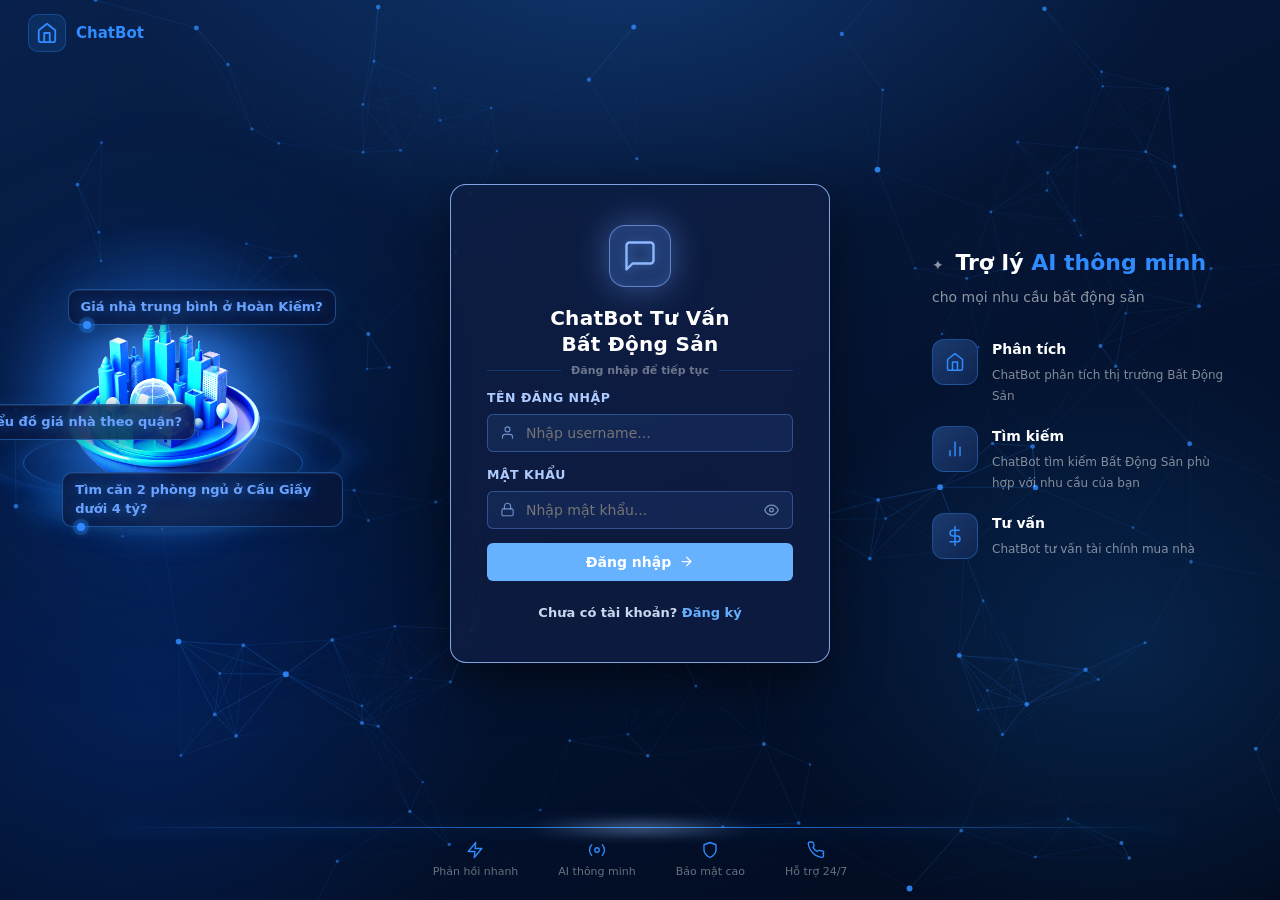
==== commit dfb1ca9b: "Update version" ====
--- a/frontend/html/index.html
+++ b/frontend/html/index.html
@@ -114,7 +114,7 @@
                     <svg viewBox="0 0 24 24" width="14" height="14"><polyline points="20 6 9 17 4 12"/></svg>
                   </span>
                 </div>
-                <span class="model-item-desc">Ho tro tool calling</span>
+                <span class="model-item-desc">Phù hợp cho hỏi đáp thông thường</span>
               </div>
             </div>
           </div>
--- a/frontend/css/style.css
+++ b/frontend/css/style.css
@@ -2287,6 +2287,8 @@
   margin-top: 6px;
   padding: 0 14px;
   white-space: nowrap;       /* số nằm gọn cạnh ô gõ, đúng ở cả welcome lẫn chat */
+  text-align: right;         /* bám mép phải: số tăng thì dài ra về trái, mép phải đứng yên */
+  font-variant-numeric: tabular-nums;  /* chữ số đều bề rộng, không giật khi đổi số */
   opacity: 0;
   transition: opacity var(--transition);
   pointer-events: none;
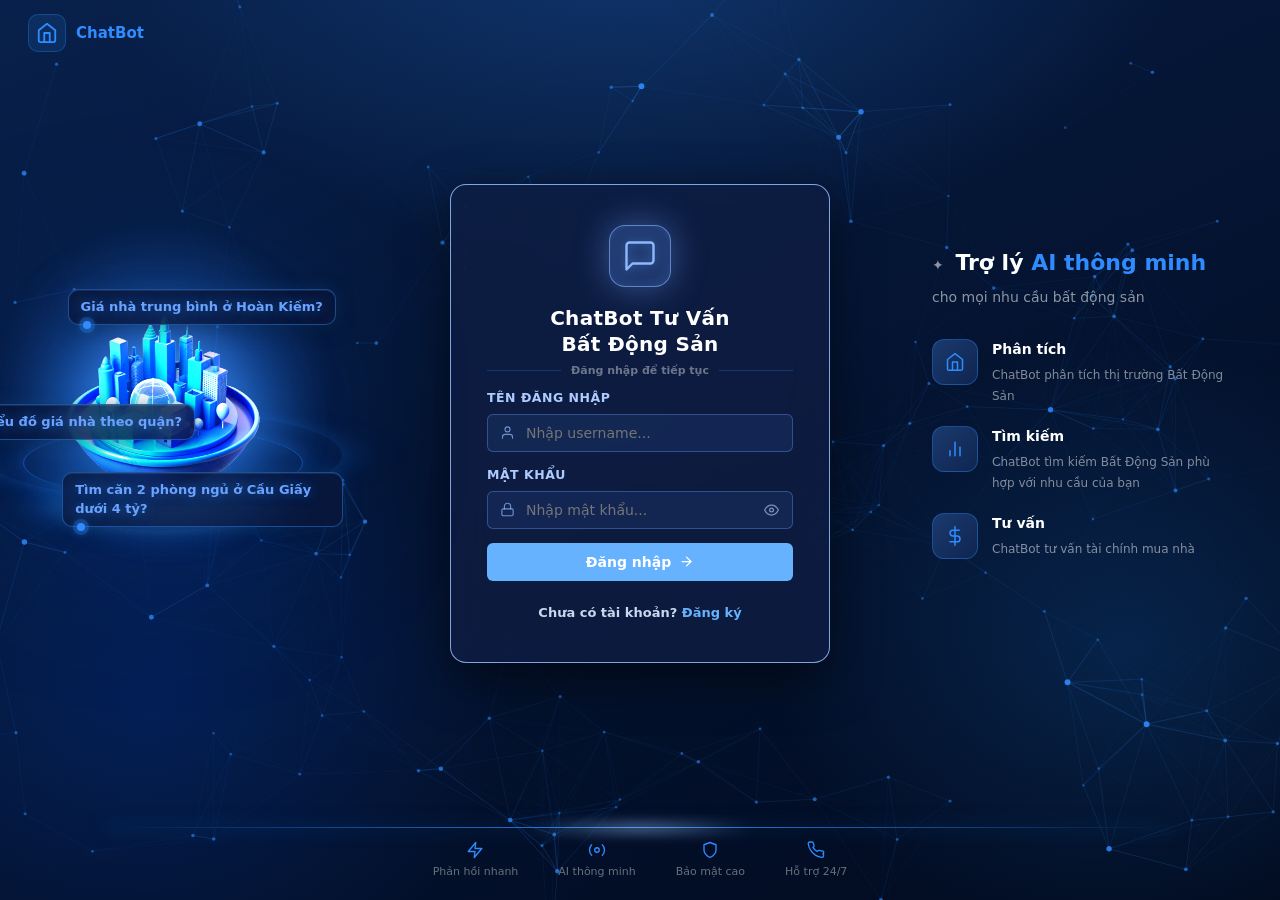
==== commit b4f884eb: "Update" ====
--- a/frontend/html/index.html
+++ b/frontend/html/index.html
@@ -204,7 +204,7 @@
                 <span class="suggestion-text">Tôi có 1.5 tỷ vốn, thu nhập 35 triệu/tháng, muốn mua căn 4 tỷ, vay 9%/năm trong 20 năm, đánh giá rủi ro tài chính giúp tôi</span>
                 <svg class="suggestion-arrow" viewBox="0 0 24 24" width="13" height="13"><line x1="5" y1="12" x2="19" y2="12"/><polyline points="12 5 19 12 12 19"/></svg>
               </button>
-              <button class="suggestion-card" data-q="Tìm kiếm Bất Động Sản ở Thanh Xuân, có 3 phòng ngủ, thiết kế hiện đại, thoáng đãng">
+              <button class="suggestion-card" data-q="Tìm kiếm Bất Động Sản ở Ba Đình, có 3 phòng ngủ, thiết kế hiện đại, thoáng đãng">
                 <span class="suggestion-icon">
                   <svg viewBox="0 0 24 24" width="18" height="18"><path d="M3 9l9-7 9 7v11a2 2 0 0 1-2 2H5a2 2 0 0 1-2-2z"/><line x1="9" y1="22" x2="9" y2="12"/><line x1="15" y1="22" x2="15" y2="16"/></svg>
                 </span>
